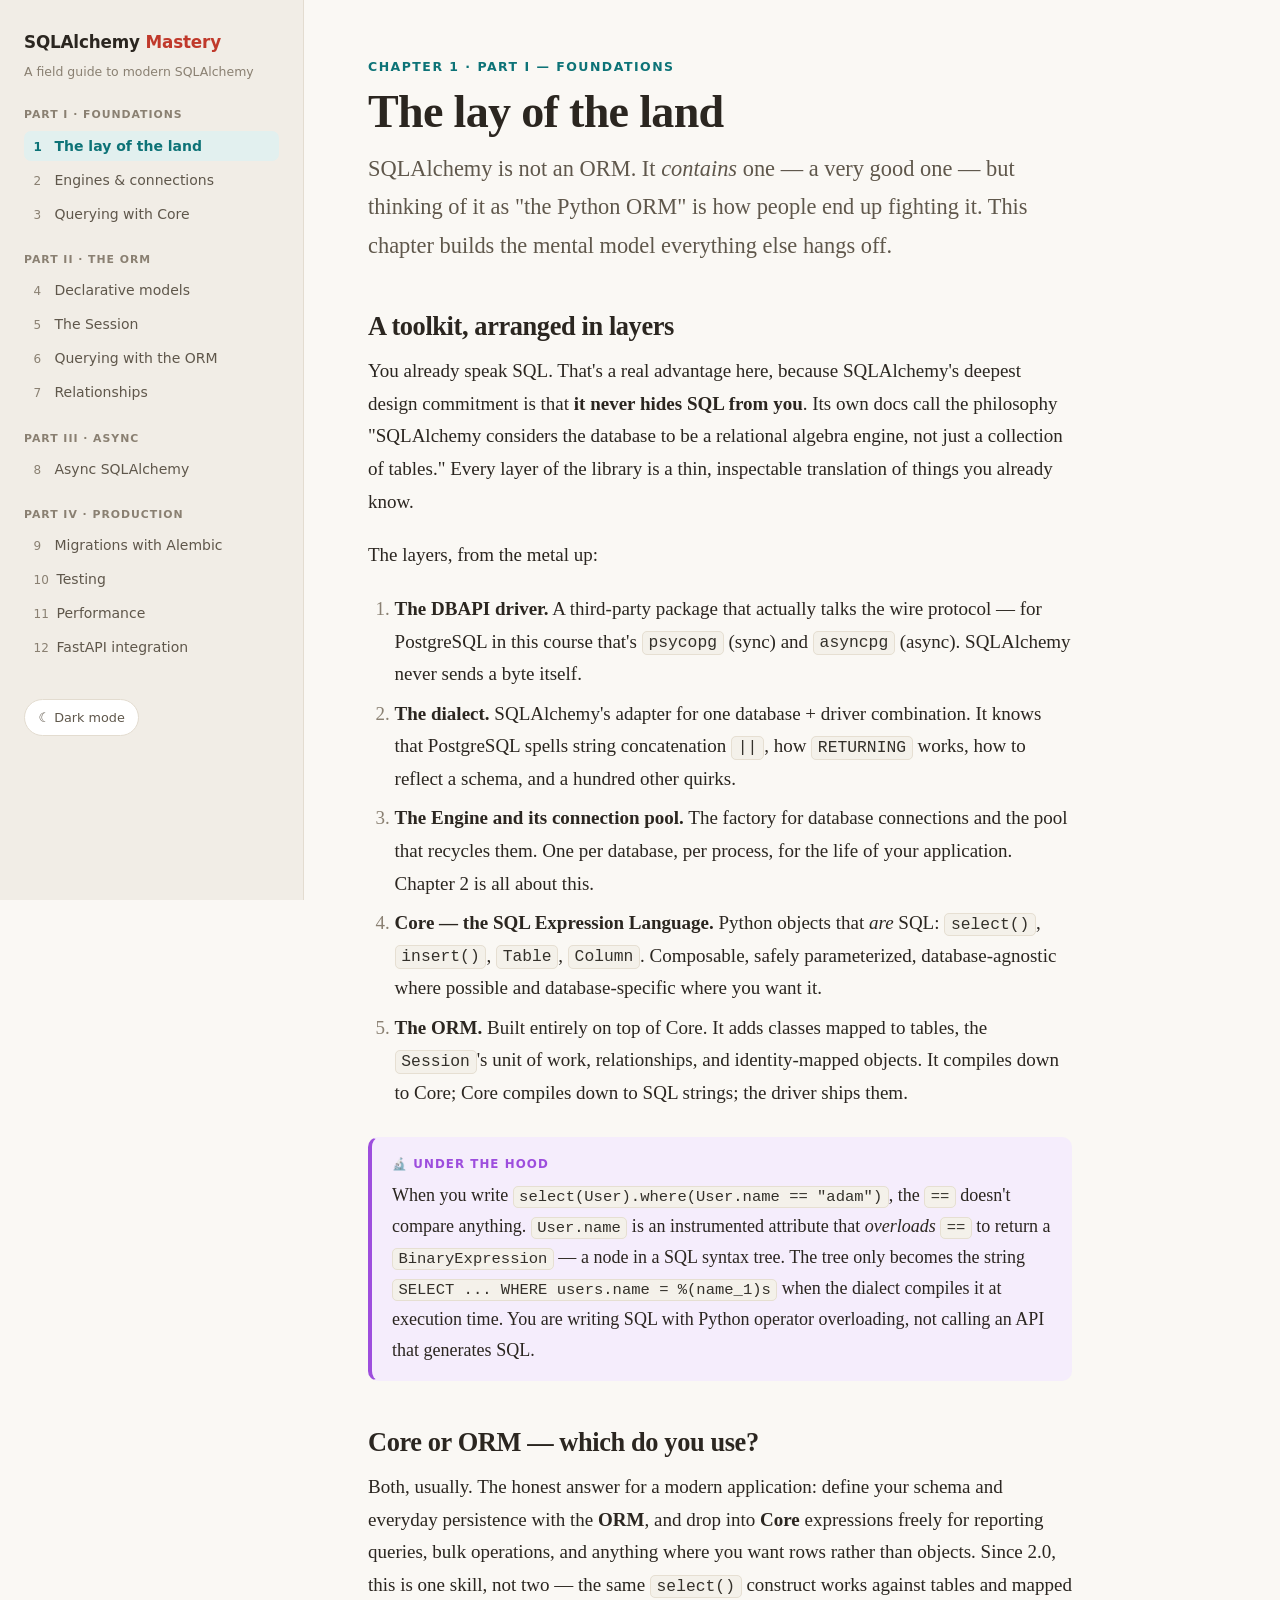
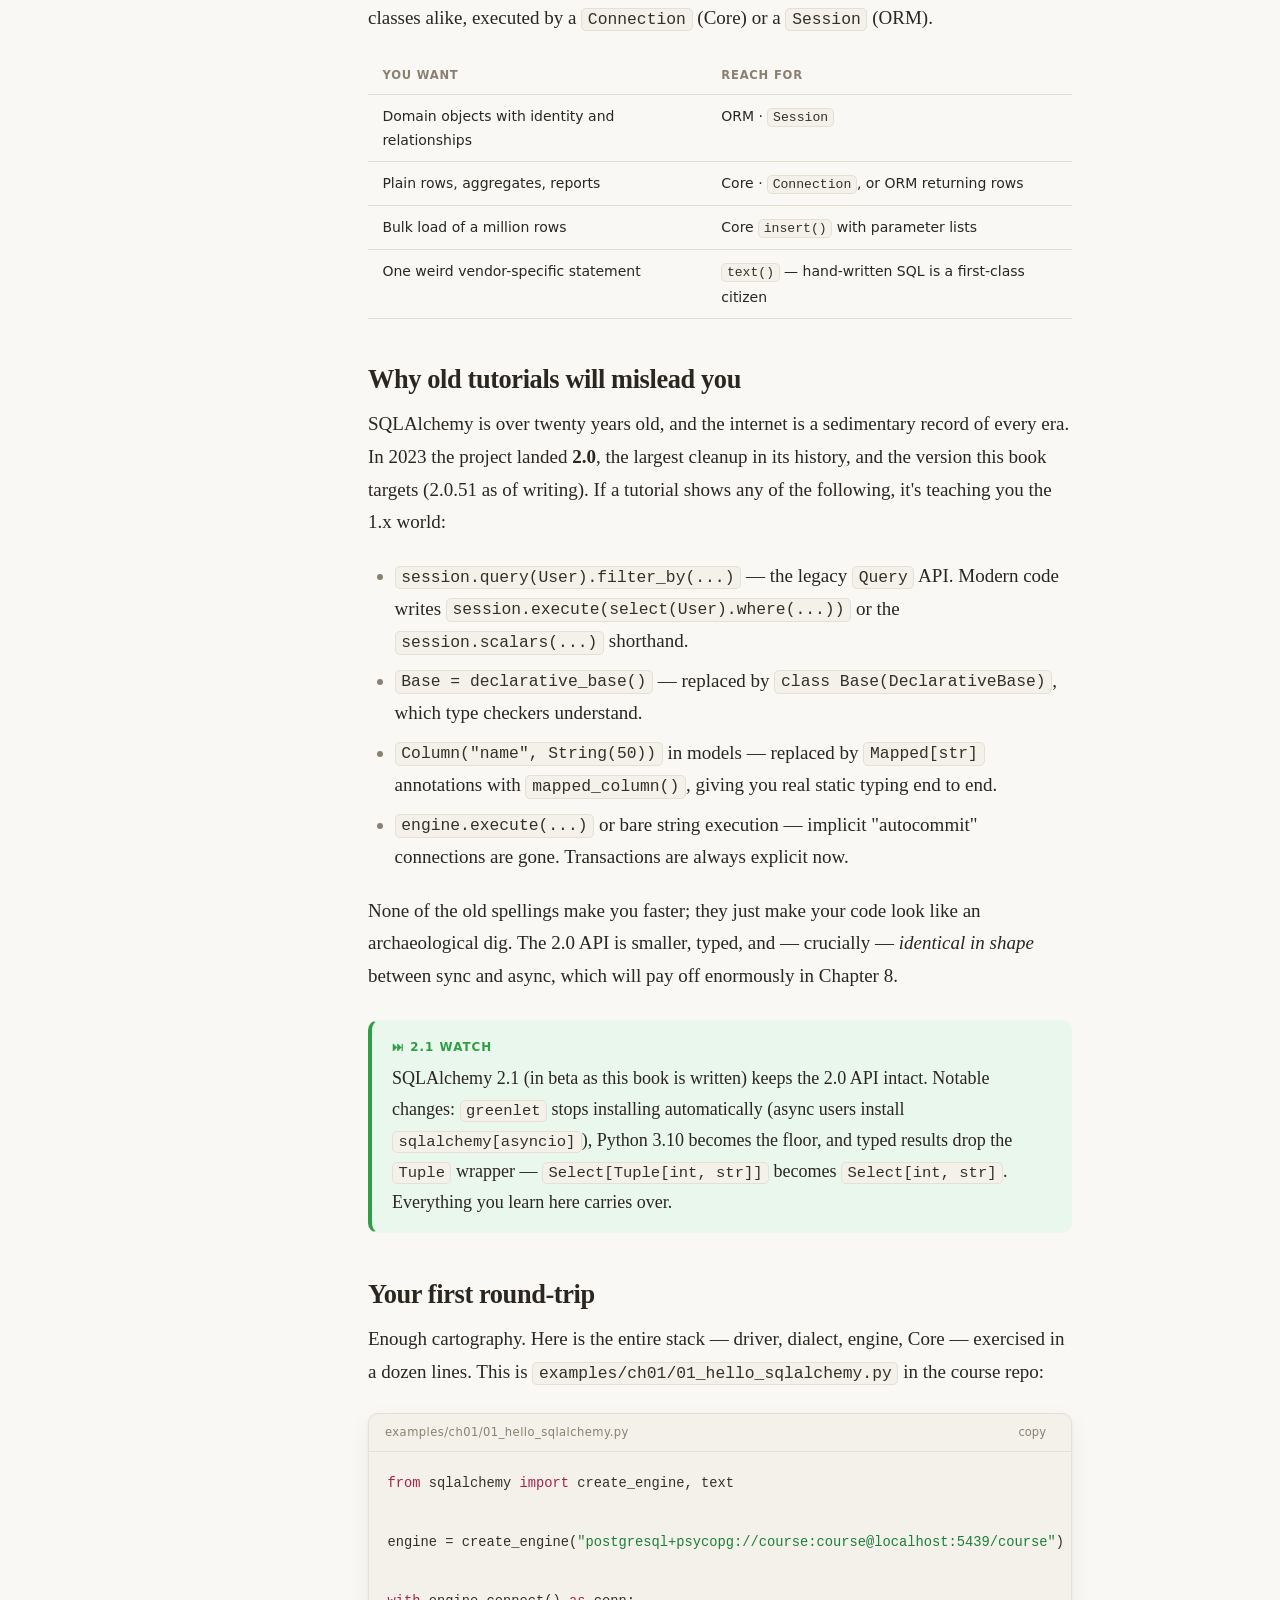
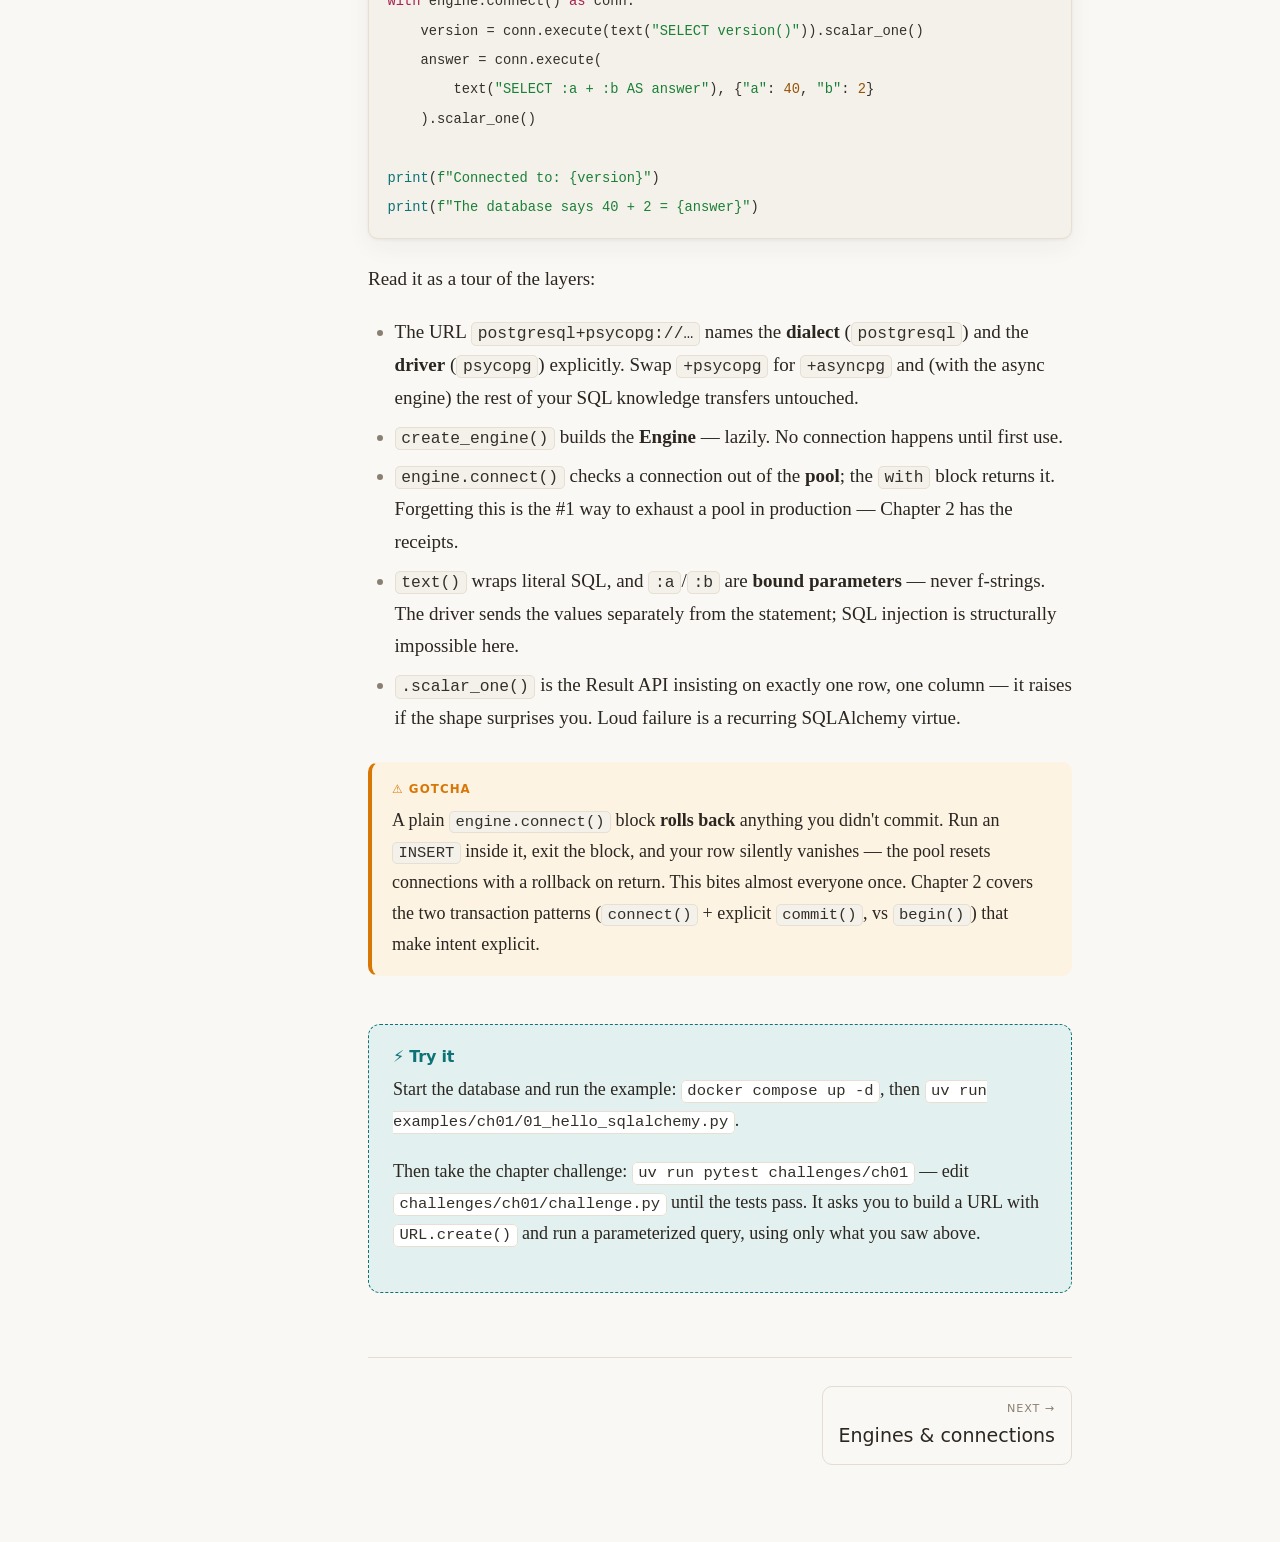
==== book/chapters/ch01.html @ de3a2913 "Stage 4: Part I — foundations chapters, examples, and challenges (ch01-03) Co-Authored-By: Claude Fa" ====
<!DOCTYPE html>
<html lang="en">
<head>
<meta charset="utf-8">
<meta name="viewport" content="width=device-width, initial-scale=1">
<title>Ch 1 · The lay of the land — SQLAlchemy Mastery</title>
<script>document.documentElement.dataset.theme=localStorage.getItem("book-theme")||(matchMedia("(prefers-color-scheme: dark)").matches?"dark":"light");</script>
<link rel="stylesheet" href="../assets/style.css">
</head>
<body>
<div class="book">

  <aside class="sidebar">
    <a class="brand" href="../index.html">SQLAlchemy <span class="accent">Mastery</span></a>
    <p class="tagline">A field guide to modern SQLAlchemy</p>
    <nav aria-label="Chapters">
      <p class="part-label">Part I · Foundations</p>
      <ol>
        <li><a href="ch01.html" class="current"><span class="ch-num">1</span>The lay of the land</a></li>
        <li><a href="ch02.html"><span class="ch-num">2</span>Engines &amp; connections</a></li>
        <li><a href="ch03.html"><span class="ch-num">3</span>Querying with Core</a></li>
      </ol>
      <p class="part-label">Part II · The ORM</p>
      <ol>
        <li><a href="ch04.html"><span class="ch-num">4</span>Declarative models</a></li>
        <li><a href="ch05.html"><span class="ch-num">5</span>The Session</a></li>
        <li><a href="ch06.html"><span class="ch-num">6</span>Querying with the ORM</a></li>
        <li><a href="ch07.html"><span class="ch-num">7</span>Relationships</a></li>
      </ol>
      <p class="part-label">Part III · Async</p>
      <ol>
        <li><a href="ch08.html"><span class="ch-num">8</span>Async SQLAlchemy</a></li>
      </ol>
      <p class="part-label">Part IV · Production</p>
      <ol>
        <li><a href="ch09.html"><span class="ch-num">9</span>Migrations with Alembic</a></li>
        <li><a href="ch10.html"><span class="ch-num">10</span>Testing</a></li>
        <li><a href="ch11.html"><span class="ch-num">11</span>Performance</a></li>
        <li><a href="ch12.html"><span class="ch-num">12</span>FastAPI integration</a></li>
      </ol>
    </nav>
    <button class="theme-toggle" type="button">☾ Dark mode</button>
  </aside>

  <button class="menu-btn" type="button" aria-label="Toggle chapter list">☰ Chapters</button>

  <main>
    <article>
      <p class="kicker">Chapter 1 · Part I — Foundations</p>
      <h1>The lay of the land</h1>
      <p class="lede">
        SQLAlchemy is not an ORM. It <em>contains</em> one — a very good one — but
        thinking of it as "the Python ORM" is how people end up fighting it. This
        chapter builds the mental model everything else hangs off.
      </p>

      <h2>A toolkit, arranged in layers</h2>
      <p>
        You already speak SQL. That's a real advantage here, because SQLAlchemy's
        deepest design commitment is that <strong>it never hides SQL from you</strong>.
        Its own docs call the philosophy "SQLAlchemy considers the database to be a
        relational algebra engine, not just a collection of tables." Every layer of
        the library is a thin, inspectable translation of things you already know.
      </p>
      <p>The layers, from the metal up:</p>
      <ol>
        <li>
          <strong>The DBAPI driver.</strong> A third-party package that actually talks
          the wire protocol — for PostgreSQL in this course that's
          <code>psycopg</code> (sync) and <code>asyncpg</code> (async). SQLAlchemy
          never sends a byte itself.
        </li>
        <li>
          <strong>The dialect.</strong> SQLAlchemy's adapter for one database + driver
          combination. It knows that PostgreSQL spells string concatenation
          <code>||</code>, how <code>RETURNING</code> works, how to reflect a
          schema, and a hundred other quirks.
        </li>
        <li>
          <strong>The Engine and its connection pool.</strong> The factory for
          database connections and the pool that recycles them. One per database,
          per process, for the life of your application. Chapter 2 is all about this.
        </li>
        <li>
          <strong>Core — the SQL Expression Language.</strong> Python objects that
          <em>are</em> SQL: <code>select()</code>, <code>insert()</code>,
          <code>Table</code>, <code>Column</code>. Composable, safely parameterized,
          database-agnostic where possible and database-specific where you want it.
        </li>
        <li>
          <strong>The ORM.</strong> Built entirely on top of Core. It adds classes
          mapped to tables, the <code>Session</code>'s unit of work, relationships,
          and identity-mapped objects. It compiles down to Core; Core compiles down
          to SQL strings; the driver ships them.
        </li>
      </ol>

      <aside class="callout underhood">
        <span class="callout-title">🔬 Under the hood</span>
        <p>
          When you write <code>select(User).where(User.name == "adam")</code>, the
          <code>==</code> doesn't compare anything. <code>User.name</code> is an
          instrumented attribute that <em>overloads</em> <code>==</code> to return a
          <code>BinaryExpression</code> — a node in a SQL syntax tree. The tree only
          becomes the string <code>SELECT ... WHERE users.name = %(name_1)s</code>
          when the dialect compiles it at execution time. You are writing SQL with
          Python operator overloading, not calling an API that generates SQL.
        </p>
      </aside>

      <h2>Core or ORM — which do you use?</h2>
      <p>
        Both, usually. The honest answer for a modern application: define your schema
        and everyday persistence with the <strong>ORM</strong>, and drop into
        <strong>Core</strong> expressions freely for reporting queries, bulk
        operations, and anything where you want rows rather than objects. Since 2.0,
        this is one skill, not two — the same <code>select()</code> construct works
        against tables and mapped classes alike, executed by a
        <code>Connection</code> (Core) or a <code>Session</code> (ORM).
      </p>
      <table>
        <thead><tr><th>You want</th><th>Reach for</th></tr></thead>
        <tbody>
          <tr><td>Domain objects with identity and relationships</td><td>ORM · <code>Session</code></td></tr>
          <tr><td>Plain rows, aggregates, reports</td><td>Core · <code>Connection</code>, or ORM returning rows</td></tr>
          <tr><td>Bulk load of a million rows</td><td>Core <code>insert()</code> with parameter lists</td></tr>
          <tr><td>One weird vendor-specific statement</td><td><code>text()</code> — hand-written SQL is a first-class citizen</td></tr>
        </tbody>
      </table>

      <h2>Why old tutorials will mislead you</h2>
      <p>
        SQLAlchemy is over twenty years old, and the internet is a sedimentary record
        of every era. In 2023 the project landed <strong>2.0</strong>, the largest
        cleanup in its history, and the version this book targets (2.0.51 as of
        writing). If a tutorial shows any of the following, it's teaching you the
        1.x world:
      </p>
      <ul>
        <li><code>session.query(User).filter_by(...)</code> — the legacy
          <code>Query</code> API. Modern code writes
          <code>session.execute(select(User).where(...))</code> or the
          <code>session.scalars(...)</code> shorthand.</li>
        <li><code>Base = declarative_base()</code> — replaced by
          <code>class Base(DeclarativeBase)</code>, which type checkers understand.</li>
        <li><code>Column("name", String(50))</code> in models — replaced by
          <code>Mapped[str]</code> annotations with <code>mapped_column()</code>,
          giving you real static typing end to end.</li>
        <li><code>engine.execute(...)</code> or bare string execution — implicit
          "autocommit" connections are gone. Transactions are always explicit now.</li>
      </ul>
      <p>
        None of the old spellings make you faster; they just make your code look like
        an archaeological dig. The 2.0 API is smaller, typed, and — crucially —
        <em>identical in shape</em> between sync and async, which will pay off
        enormously in Chapter 8.
      </p>

      <aside class="callout watch21">
        <span class="callout-title">⏭ 2.1 watch</span>
        <p>
          SQLAlchemy 2.1 (in beta as this book is written) keeps the 2.0 API intact.
          Notable changes: <code>greenlet</code> stops installing automatically
          (async users install <code>sqlalchemy[asyncio]</code>), Python 3.10 becomes
          the floor, and typed results drop the <code>Tuple</code> wrapper —
          <code>Select[Tuple[int, str]]</code> becomes <code>Select[int, str]</code>.
          Everything you learn here carries over.
        </p>
      </aside>

      <h2>Your first round-trip</h2>
      <p>
        Enough cartography. Here is the entire stack — driver, dialect, engine, Core —
        exercised in a dozen lines. This is
        <code>examples/ch01/01_hello_sqlalchemy.py</code> in the course repo:
      </p>

      <figure class="codeblock">
        <figcaption class="code-label">examples/ch01/01_hello_sqlalchemy.py</figcaption>
        <pre><code class="language-python">from sqlalchemy import create_engine, text

engine = create_engine("postgresql+psycopg://course:course@localhost:5439/course")

with engine.connect() as conn:
    version = conn.execute(text("SELECT version()")).scalar_one()
    answer = conn.execute(
        text("SELECT :a + :b AS answer"), {"a": 40, "b": 2}
    ).scalar_one()

print(f"Connected to: {version}")
print(f"The database says 40 + 2 = {answer}")</code></pre>
      </figure>

      <p>Read it as a tour of the layers:</p>
      <ul>
        <li>The URL <code>postgresql+psycopg://…</code> names the
          <strong>dialect</strong> (<code>postgresql</code>) and the
          <strong>driver</strong> (<code>psycopg</code>) explicitly. Swap
          <code>+psycopg</code> for <code>+asyncpg</code> and (with the async engine)
          the rest of your SQL knowledge transfers untouched.</li>
        <li><code>create_engine()</code> builds the <strong>Engine</strong> — lazily.
          No connection happens until first use.</li>
        <li><code>engine.connect()</code> checks a connection out of the
          <strong>pool</strong>; the <code>with</code> block returns it. Forgetting
          this is the #1 way to exhaust a pool in production — Chapter 2 has the
          receipts.</li>
        <li><code>text()</code> wraps literal SQL, and <code>:a</code>/<code>:b</code>
          are <strong>bound parameters</strong> — never f-strings. The driver sends
          the values separately from the statement; SQL injection is structurally
          impossible here.</li>
        <li><code>.scalar_one()</code> is the Result API insisting on exactly one row,
          one column — it raises if the shape surprises you. Loud failure is a
          recurring SQLAlchemy virtue.</li>
      </ul>

      <aside class="callout gotcha">
        <span class="callout-title">⚠ Gotcha</span>
        <p>
          A plain <code>engine.connect()</code> block <strong>rolls back</strong>
          anything you didn't commit. Run an <code>INSERT</code> inside it, exit the
          block, and your row silently vanishes — the pool resets connections with a
          rollback on return. This bites almost everyone once. Chapter 2 covers the
          two transaction patterns (<code>connect()</code> + explicit
          <code>commit()</code>, vs <code>begin()</code>) that make intent explicit.
        </p>
      </aside>

      <div class="tryit">
        <h3>⚡ Try it</h3>
        <p>
          Start the database and run the example:
          <code>docker compose up -d</code>, then
          <code>uv run examples/ch01/01_hello_sqlalchemy.py</code>.
        </p>
        <p>
          Then take the chapter challenge: <code>uv run pytest challenges/ch01</code>
          — edit <code>challenges/ch01/challenge.py</code> until the tests pass. It
          asks you to build a URL with <code>URL.create()</code> and run a
          parameterized query, using only what you saw above.
        </p>
      </div>

      <nav class="chapter-nav">
        <a class="next" href="ch02.html"><span class="dir">Next →</span>Engines &amp; connections</a>
      </nav>
    </article>
  </main>
</div>
<script src="../assets/vendor/highlight.min.js"></script>
<script src="../assets/book.js"></script>
</body>
</html>
---- book/assets/style.css ----
/* ==========================================================================
   SQLAlchemy Mastery — book design system
   Hand-crafted. No frameworks. Works offline.
   ========================================================================== */

/* ---------- design tokens ---------- */

:root {
  /* type */
  --font-body: "Charter", "Bitstream Charter", "Sitka Text", Cambria, Georgia, serif;
  --font-ui: system-ui, -apple-system, "Segoe UI", Roboto, sans-serif;
  --font-mono: ui-monospace, "SF Mono", SFMono-Regular, Menlo, Consolas, monospace;
  --size-body: clamp(1.05rem, 0.95rem + 0.4vw, 1.1875rem);
  --leading: 1.72;
  --measure: 44rem;

  /* light palette — warm paper */
  --bg: #faf8f4;
  --bg-raised: #ffffff;
  --bg-sunken: #f1ede6;
  --ink: #2b2620;
  --ink-soft: #5f574b;
  --ink-faint: #8a8072;
  --rule: #e3dcd0;
  --accent: #0d7377;          /* deep teal */
  --accent-soft: #e2f0ef;
  --brand: #c0392b;           /* sqlalchemy-ish red, used sparingly */

  /* code */
  --code-bg: #f4f1ea;
  --code-border: #e6dfd2;
  --code-ink: #33302a;
  --tok-kw: #a4224c;
  --tok-str: #1a7f37;
  --tok-num: #955304;
  --tok-com: #91876f;
  --tok-fn: #205ea6;
  --tok-cls: #7c3aed;
  --tok-lit: #0d7377;

  /* callouts */
  --gotcha-edge: #d97706;
  --gotcha-bg: #fdf3e3;
  --prod-edge: #4c6ef5;
  --prod-bg: #eef1fd;
  --hood-edge: #9d4edd;
  --hood-bg: #f5edfc;
  --next-edge: #2f9e44;
  --next-bg: #eaf7ec;

  --sidebar-w: 19rem;
  --shadow: 0 1px 3px rgb(43 38 32 / 0.06), 0 8px 24px rgb(43 38 32 / 0.05);
}

[data-theme="dark"] {
  --bg: #16181d;
  --bg-raised: #1d2026;
  --bg-sunken: #101215;
  --ink: #dcd8d0;
  --ink-soft: #a49e92;
  --ink-faint: #6f6a60;
  --rule: #2c2f36;
  --accent: #4ecdc4;
  --accent-soft: #12333a;
  --brand: #e06655;

  --code-bg: #1b1e24;
  --code-border: #2c2f36;
  --code-ink: #d5d1c9;
  --tok-kw: #ff7b9c;
  --tok-str: #7ee787;
  --tok-num: #f0b46b;
  --tok-com: #767f8c;
  --tok-fn: #79b8ff;
  --tok-cls: #c8a5ff;
  --tok-lit: #4ecdc4;

  --gotcha-edge: #e8930c;
  --gotcha-bg: #2b2113;
  --prod-edge: #748ffc;
  --prod-bg: #191e30;
  --hood-edge: #b57bee;
  --hood-bg: #241a30;
  --next-edge: #51cf66;
  --next-bg: #14251a;

  --shadow: 0 1px 3px rgb(0 0 0 / 0.4), 0 8px 24px rgb(0 0 0 / 0.3);
}

/* ---------- base ---------- */

* { box-sizing: border-box; }

html {
  scroll-behavior: smooth;
  scroll-padding-top: 2rem;
}

body {
  margin: 0;
  background: var(--bg);
  color: var(--ink);
  font-family: var(--font-body);
  font-size: var(--size-body);
  line-height: var(--leading);
  text-rendering: optimizeLegibility;
  -webkit-font-smoothing: antialiased;
}

/* ---------- layout: sidebar + content ---------- */

.book {
  display: grid;
  grid-template-columns: var(--sidebar-w) minmax(0, 1fr);
  min-height: 100vh;
}

.sidebar {
  position: sticky;
  top: 0;
  height: 100vh;
  overflow-y: auto;
  padding: 1.75rem 1.5rem 3rem;
  background: var(--bg-sunken);
  border-right: 1px solid var(--rule);
  font-family: var(--font-ui);
  font-size: 0.875rem;
  scrollbar-width: thin;
}

.sidebar .brand {
  display: block;
  font-weight: 700;
  font-size: 1.05rem;
  letter-spacing: -0.01em;
  color: var(--ink);
  text-decoration: none;
  margin-bottom: 0.25rem;
}
.sidebar .brand .accent { color: var(--brand); }
.sidebar .tagline {
  color: var(--ink-faint);
  font-size: 0.78rem;
  margin: 0 0 1.5rem;
}

.sidebar nav { margin-top: 0.5rem; }
.sidebar .part-label {
  margin: 1.4rem 0 0.4rem;
  font-size: 0.68rem;
  font-weight: 700;
  text-transform: uppercase;
  letter-spacing: 0.09em;
  color: var(--ink-faint);
}
.sidebar ol {
  list-style: none;
  margin: 0;
  padding: 0;
}
.sidebar ol a {
  display: flex;
  gap: 0.55em;
  align-items: baseline;
  padding: 0.32rem 0.6rem;
  border-radius: 7px;
  color: var(--ink-soft);
  text-decoration: none;
  line-height: 1.35;
}
.sidebar ol a:hover { background: var(--rule); color: var(--ink); }
.sidebar ol a.current {
  background: var(--accent-soft);
  color: var(--accent);
  font-weight: 600;
}
.sidebar .ch-num {
  font-variant-numeric: tabular-nums;
  font-size: 0.75rem;
  color: var(--ink-faint);
  min-width: 1.1em;
}
.sidebar ol a.current .ch-num { color: inherit; }

.theme-toggle {
  margin-top: 2rem;
  border: 1px solid var(--rule);
  background: var(--bg-raised);
  color: var(--ink-soft);
  font: inherit;
  font-size: 0.8rem;
  padding: 0.4rem 0.85rem;
  border-radius: 999px;
  cursor: pointer;
}
.theme-toggle:hover { color: var(--ink); border-color: var(--ink-faint); }

/* content column */

main {
  padding: 3.5rem clamp(1.25rem, 5vw, 5rem) 5rem;
}
main > * , main article > * {
  max-width: var(--measure);
}

/* ---------- typography ---------- */

h1, h2, h3, h4 {
  font-family: var(--font-body);
  font-weight: 700;
  letter-spacing: -0.015em;
  line-height: 1.22;
  color: var(--ink);
}
h1 { font-size: clamp(2rem, 1.6rem + 1.6vw, 2.9rem); margin: 0.4rem 0 0.6rem; }
h2 { font-size: 1.65rem; margin: 2.8rem 0 0.8rem; }
h3 { font-size: 1.25rem; margin: 2.2rem 0 0.6rem; }

.kicker {
  font-family: var(--font-ui);
  font-size: 0.78rem;
  font-weight: 700;
  text-transform: uppercase;
  letter-spacing: 0.12em;
  color: var(--accent);
  margin: 0;
}
.lede {
  font-size: 1.18em;
  color: var(--ink-soft);
  margin-top: 0;
}

p { margin: 0 0 1.1em; }
a { color: var(--accent); text-decoration-thickness: 1px; text-underline-offset: 2px; }
a:hover { text-decoration-thickness: 2px; }
strong { font-weight: 700; }
hr { border: 0; border-top: 1px solid var(--rule); margin: 3rem 0; }

ul, ol { padding-left: 1.4em; margin: 0 0 1.1em; }
li { margin-bottom: 0.35em; }
li::marker { color: var(--ink-faint); }

blockquote {
  margin: 1.4rem 0;
  padding: 0.2rem 1.2rem;
  border-left: 3px solid var(--rule);
  color: var(--ink-soft);
  font-style: italic;
}

table {
  border-collapse: collapse;
  font-family: var(--font-ui);
  font-size: 0.875rem;
  margin: 1.4rem 0;
  width: 100%;
}
th, td {
  text-align: left;
  padding: 0.55rem 0.9rem;
  border-bottom: 1px solid var(--rule);
  vertical-align: top;
}
th {
  font-size: 0.72rem;
  text-transform: uppercase;
  letter-spacing: 0.07em;
  color: var(--ink-faint);
}
td code { font-size: 0.82rem; }

kbd {
  font-family: var(--font-mono);
  font-size: 0.8em;
  background: var(--bg-sunken);
  border: 1px solid var(--rule);
  border-bottom-width: 2px;
  border-radius: 5px;
  padding: 0.1em 0.45em;
}

/* ---------- code ---------- */

code {
  font-family: var(--font-mono);
  font-size: 0.86em;
  background: var(--code-bg);
  border: 1px solid var(--code-border);
  border-radius: 5px;
  padding: 0.08em 0.35em;
  color: var(--code-ink);
}

.codeblock {
  margin: 1.5rem 0;
  border: 1px solid var(--code-border);
  border-radius: 10px;
  background: var(--code-bg);
  box-shadow: var(--shadow);
  overflow: hidden;
}
.codeblock .code-label {
  display: flex;
  justify-content: space-between;
  align-items: center;
  font-family: var(--font-ui);
  font-size: 0.72rem;
  letter-spacing: 0.04em;
  color: var(--ink-faint);
  padding: 0.45rem 1rem 0.35rem;
  border-bottom: 1px solid var(--code-border);
}
.codeblock pre {
  margin: 0;
  padding: 1rem 1.15rem;
  overflow-x: auto;
  line-height: 1.55;
}
.codeblock pre code {
  background: none;
  border: 0;
  padding: 0;
  font-size: 0.86rem;
  color: var(--code-ink);
}
.copy-btn {
  font: inherit;
  color: inherit;
  background: none;
  border: 1px solid transparent;
  border-radius: 6px;
  padding: 0.1rem 0.5rem;
  cursor: pointer;
}
.copy-btn:hover { border-color: var(--rule); color: var(--ink); }

/* "what the database sees" — emitted SQL panels */
.sql-echo .code-label { color: var(--tok-lit); }
.sql-echo pre code { color: var(--ink-soft); }

/* custom highlight.js theme via tokens */
.hljs-keyword, .hljs-selector-tag, .hljs-meta { color: var(--tok-kw); }
.hljs-string, .hljs-attr { color: var(--tok-str); }
.hljs-number { color: var(--tok-num); }
.hljs-comment, .hljs-quote { color: var(--tok-com); font-style: italic; }
.hljs-title, .hljs-title.function_ { color: var(--tok-fn); }
.hljs-title.class_, .hljs-type { color: var(--tok-cls); }
.hljs-built_in, .hljs-literal { color: var(--tok-lit); }
.hljs-params { color: var(--code-ink); }

/* ---------- callouts ---------- */

.callout {
  margin: 1.7rem 0;
  padding: 1rem 1.25rem 0.9rem;
  border-radius: 10px;
  border: 1px solid transparent;
  border-left-width: 4px;
  font-size: 0.95em;
}
.callout .callout-title {
  display: block;
  font-family: var(--font-ui);
  font-size: 0.74rem;
  font-weight: 700;
  text-transform: uppercase;
  letter-spacing: 0.09em;
  margin-bottom: 0.35rem;
}
.callout p:last-child { margin-bottom: 0; }
.callout .codeblock { box-shadow: none; margin: 0.9rem 0; }

.callout.gotcha { background: var(--gotcha-bg); border-left-color: var(--gotcha-edge); }
.callout.gotcha .callout-title { color: var(--gotcha-edge); }
.callout.production { background: var(--prod-bg); border-left-color: var(--prod-edge); }
.callout.production .callout-title { color: var(--prod-edge); }
.callout.underhood { background: var(--hood-bg); border-left-color: var(--hood-edge); }
.callout.underhood .callout-title { color: var(--hood-edge); }
.callout.watch21 { background: var(--next-bg); border-left-color: var(--next-edge); }
.callout.watch21 .callout-title { color: var(--next-edge); }

/* ---------- try-it box ---------- */

.tryit {
  margin: 3rem 0 1rem;
  padding: 1.4rem 1.5rem;
  border: 1.5px dashed var(--accent);
  border-radius: 12px;
  background: var(--accent-soft);
}
.tryit h3 {
  margin: 0 0 0.5rem;
  font-family: var(--font-ui);
  font-size: 1rem;
  color: var(--accent);
}
.tryit p { font-size: 0.95em; }
.tryit code { background: var(--bg-raised); }

/* ---------- chapter navigation ---------- */

.chapter-nav {
  display: flex;
  justify-content: space-between;
  gap: 1rem;
  margin-top: 4rem;
  padding-top: 1.75rem;
  border-top: 1px solid var(--rule);
  font-family: var(--font-ui);
  max-width: var(--measure);
}
.chapter-nav a {
  display: block;
  text-decoration: none;
  color: var(--ink);
  padding: 0.8rem 1rem;
  border: 1px solid var(--rule);
  border-radius: 10px;
  max-width: 48%;
}
.chapter-nav a:hover { border-color: var(--accent); }
.chapter-nav .dir {
  display: block;
  font-size: 0.7rem;
  text-transform: uppercase;
  letter-spacing: 0.08em;
  color: var(--ink-faint);
}
.chapter-nav .next { margin-left: auto; text-align: right; }

/* ---------- cover / index page ---------- */

.cover { padding-top: 2rem; }
.cover h1 {
  font-size: clamp(2.6rem, 2rem + 2.5vw, 4rem);
  line-height: 1.08;
}
.cover .lede { max-width: 38rem; }
.toc-parts { margin-top: 3rem; display: grid; gap: 2rem; }
.toc-part h2 {
  font-family: var(--font-ui);
  font-size: 0.8rem;
  text-transform: uppercase;
  letter-spacing: 0.1em;
  color: var(--accent);
  margin: 0 0 0.6rem;
  border-bottom: 1px solid var(--rule);
  padding-bottom: 0.5rem;
}
.toc-part ol { list-style: none; padding: 0; margin: 0; }
.toc-part li { margin: 0; }
.toc-part a {
  display: flex;
  align-items: baseline;
  gap: 1rem;
  padding: 0.7rem 0.75rem;
  border-radius: 10px;
  text-decoration: none;
  color: var(--ink);
}
.toc-part a:hover { background: var(--bg-sunken); }
.toc-part .ch-num {
  font-family: var(--font-ui);
  font-variant-numeric: tabular-nums;
  font-weight: 700;
  color: var(--brand);
  min-width: 1.6rem;
}
.toc-part .ch-title { font-weight: 600; }
.toc-part .ch-desc {
  font-family: var(--font-ui);
  font-size: 0.85rem;
  color: var(--ink-faint);
  display: block;
}

/* ---------- mobile ---------- */

.menu-btn { display: none; }

@media (max-width: 900px) {
  .book { grid-template-columns: 1fr; }
  .sidebar {
    position: fixed;
    inset: 0 25% 0 0;
    z-index: 50;
    transform: translateX(-100%);
    transition: transform 0.25s ease;
    box-shadow: var(--shadow);
  }
  .sidebar.open { transform: none; }
  .menu-btn {
    display: inline-flex;
    position: fixed;
    top: 0.9rem;
    left: 0.9rem;
    z-index: 60;
    background: var(--bg-raised);
    border: 1px solid var(--rule);
    border-radius: 9px;
    padding: 0.45rem 0.7rem;
    font-family: var(--font-ui);
    font-size: 0.85rem;
    color: var(--ink);
    cursor: pointer;
    box-shadow: var(--shadow);
  }
  main { padding-top: 4.5rem; }
}

@media (prefers-reduced-motion: reduce) {
  html { scroll-behavior: auto; }
  .sidebar { transition: none; }
}
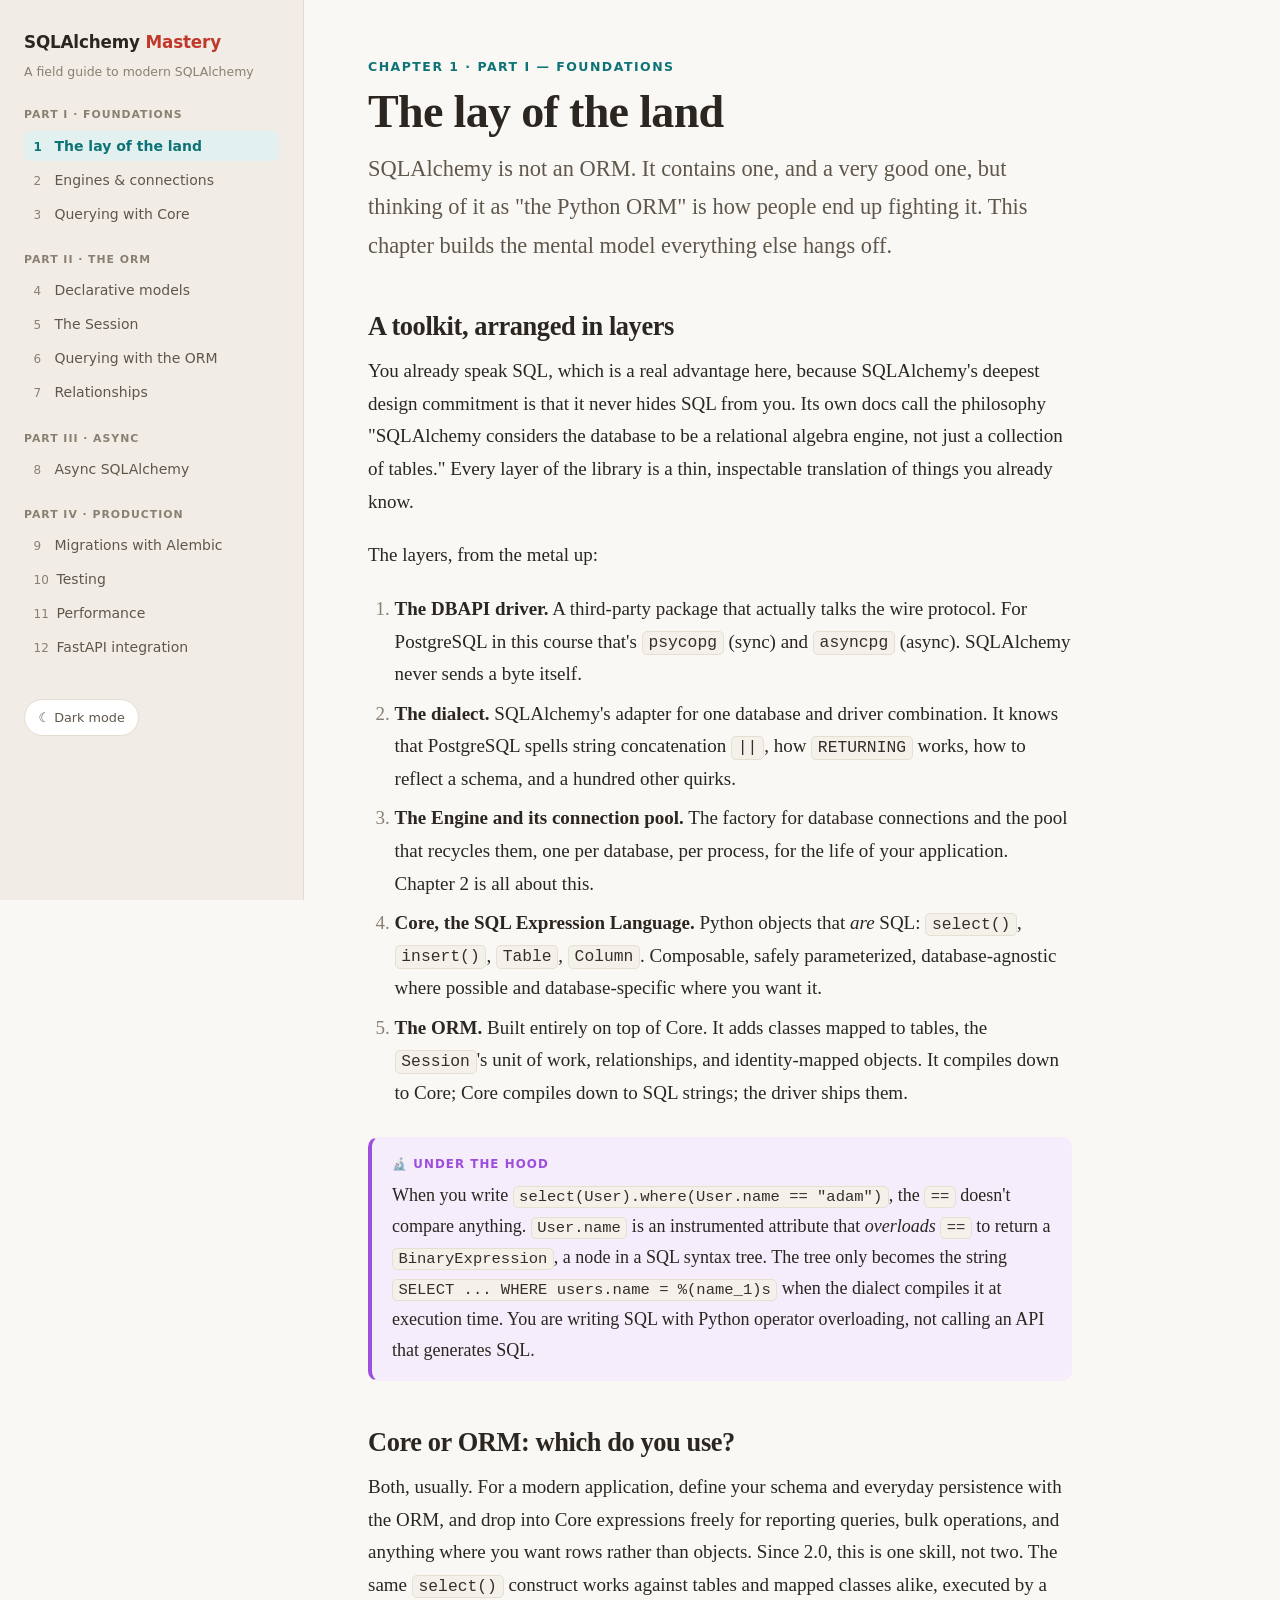
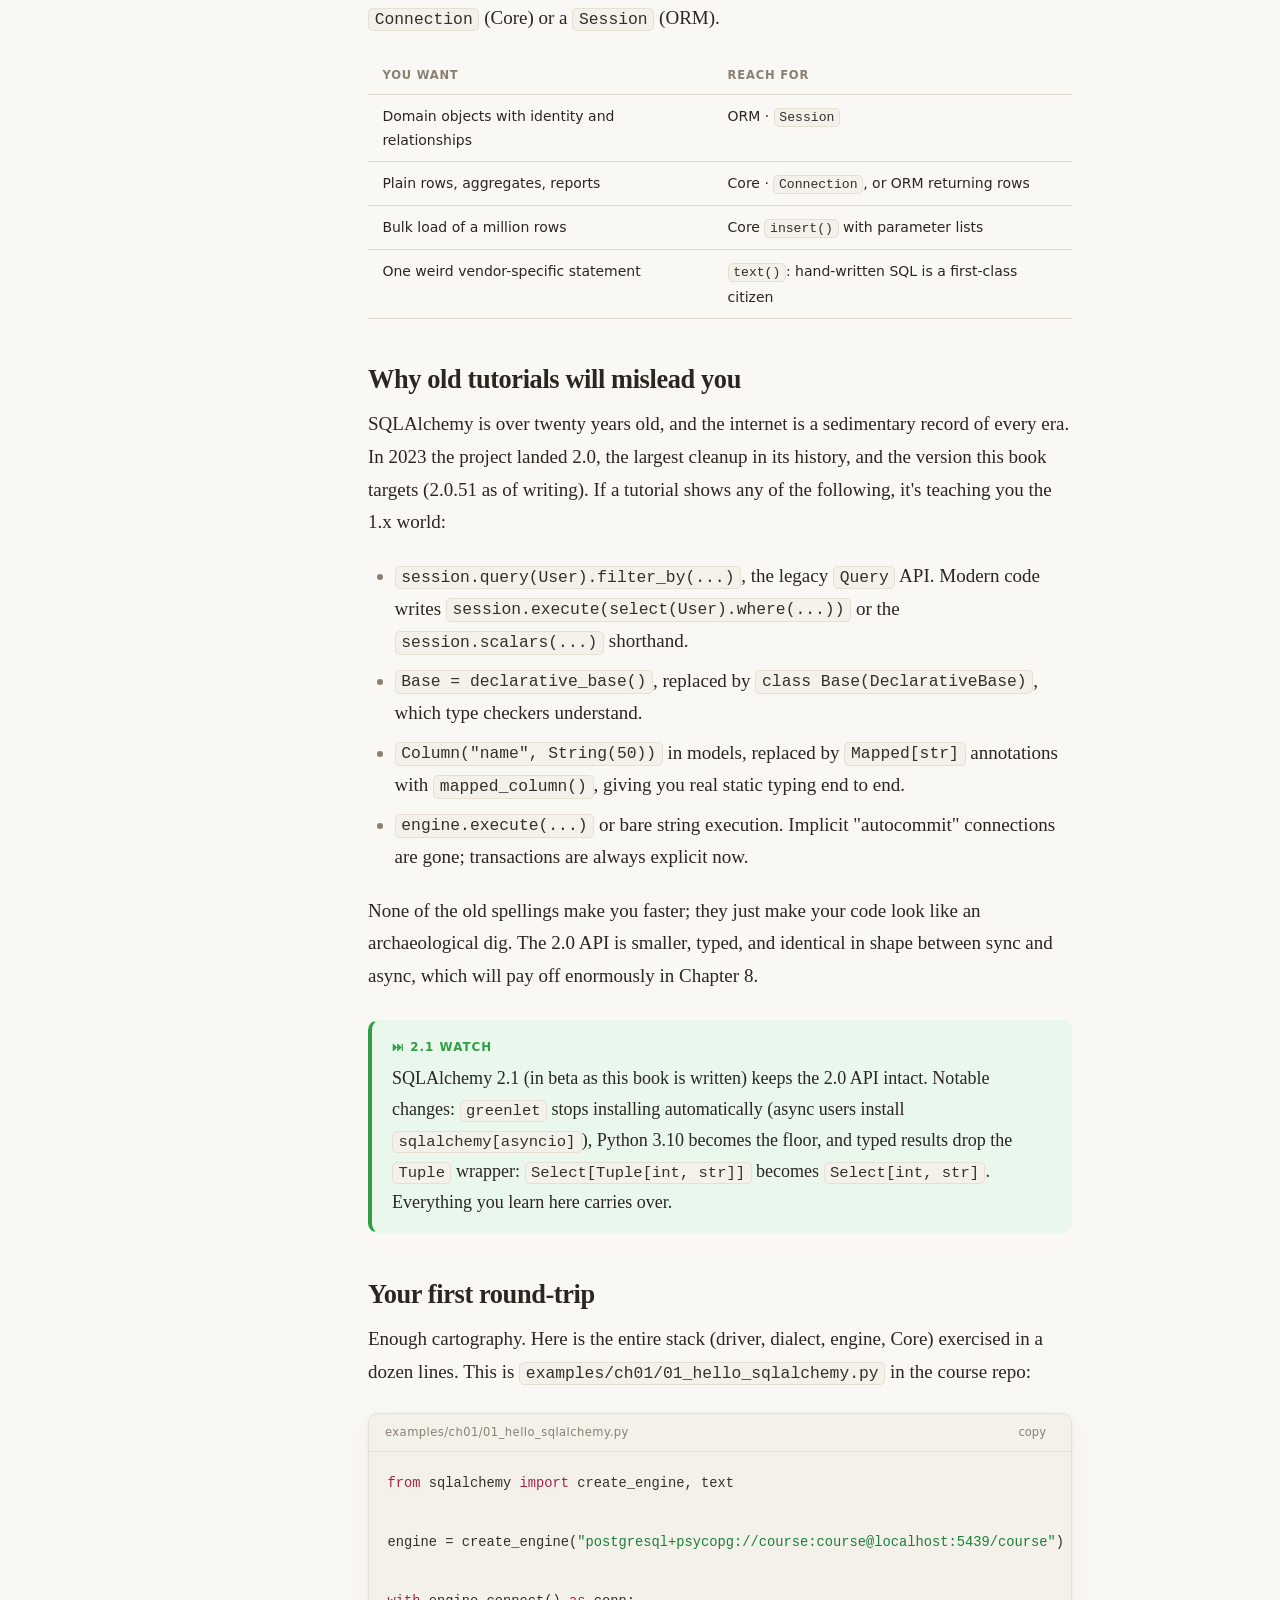
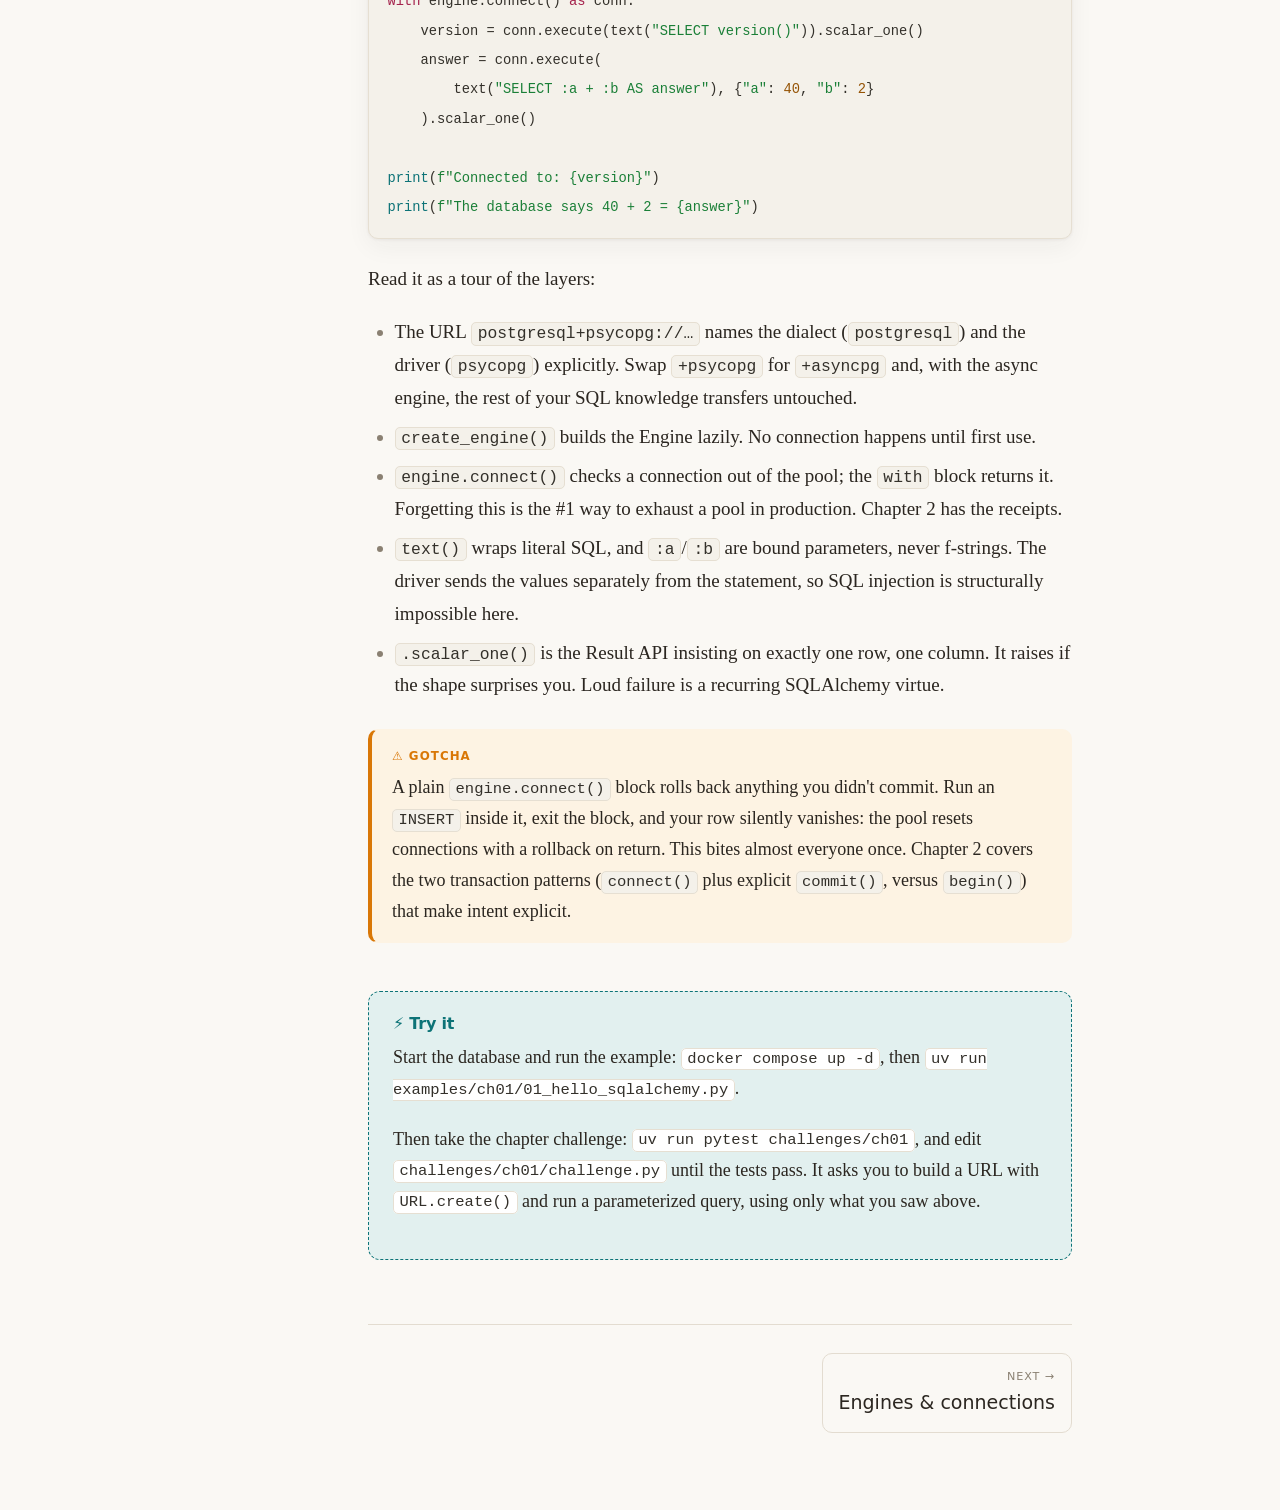
==== commit 2cad2428: "Humanize book prose: cut em-dash overuse, bold overuse, and AI-vocab tells Applied blader/humanizer " ====
--- a/book/chapters/ch01.html
+++ b/book/chapters/ch01.html
@@ -49,15 +49,15 @@
       <p class="kicker">Chapter 1 · Part I — Foundations</p>
       <h1>The lay of the land</h1>
       <p class="lede">
-        SQLAlchemy is not an ORM. It <em>contains</em> one — a very good one — but
+        SQLAlchemy is not an ORM. It contains one, and a very good one, but
         thinking of it as "the Python ORM" is how people end up fighting it. This
         chapter builds the mental model everything else hangs off.
       </p>
 
       <h2>A toolkit, arranged in layers</h2>
       <p>
-        You already speak SQL. That's a real advantage here, because SQLAlchemy's
-        deepest design commitment is that <strong>it never hides SQL from you</strong>.
+        You already speak SQL, which is a real advantage here, because SQLAlchemy's
+        deepest design commitment is that it never hides SQL from you.
         Its own docs call the philosophy "SQLAlchemy considers the database to be a
         relational algebra engine, not just a collection of tables." Every layer of
         the library is a thin, inspectable translation of things you already know.
@@ -66,23 +66,23 @@
       <ol>
         <li>
           <strong>The DBAPI driver.</strong> A third-party package that actually talks
-          the wire protocol — for PostgreSQL in this course that's
+          the wire protocol. For PostgreSQL in this course that's
           <code>psycopg</code> (sync) and <code>asyncpg</code> (async). SQLAlchemy
           never sends a byte itself.
         </li>
         <li>
-          <strong>The dialect.</strong> SQLAlchemy's adapter for one database + driver
+          <strong>The dialect.</strong> SQLAlchemy's adapter for one database and driver
           combination. It knows that PostgreSQL spells string concatenation
           <code>||</code>, how <code>RETURNING</code> works, how to reflect a
           schema, and a hundred other quirks.
         </li>
         <li>
           <strong>The Engine and its connection pool.</strong> The factory for
-          database connections and the pool that recycles them. One per database,
+          database connections and the pool that recycles them, one per database,
           per process, for the life of your application. Chapter 2 is all about this.
         </li>
         <li>
-          <strong>Core — the SQL Expression Language.</strong> Python objects that
+          <strong>Core, the SQL Expression Language.</strong> Python objects that
           <em>are</em> SQL: <code>select()</code>, <code>insert()</code>,
           <code>Table</code>, <code>Column</code>. Composable, safely parameterized,
           database-agnostic where possible and database-specific where you want it.
@@ -101,20 +101,20 @@
           When you write <code>select(User).where(User.name == "adam")</code>, the
           <code>==</code> doesn't compare anything. <code>User.name</code> is an
           instrumented attribute that <em>overloads</em> <code>==</code> to return a
-          <code>BinaryExpression</code> — a node in a SQL syntax tree. The tree only
+          <code>BinaryExpression</code>, a node in a SQL syntax tree. The tree only
           becomes the string <code>SELECT ... WHERE users.name = %(name_1)s</code>
           when the dialect compiles it at execution time. You are writing SQL with
           Python operator overloading, not calling an API that generates SQL.
         </p>
       </aside>
 
-      <h2>Core or ORM — which do you use?</h2>
-      <p>
-        Both, usually. The honest answer for a modern application: define your schema
-        and everyday persistence with the <strong>ORM</strong>, and drop into
-        <strong>Core</strong> expressions freely for reporting queries, bulk
+      <h2>Core or ORM: which do you use?</h2>
+      <p>
+        Both, usually. For a modern application, define your schema
+        and everyday persistence with the ORM, and drop into
+        Core expressions freely for reporting queries, bulk
         operations, and anything where you want rows rather than objects. Since 2.0,
-        this is one skill, not two — the same <code>select()</code> construct works
+        this is one skill, not two. The same <code>select()</code> construct works
         against tables and mapped classes alike, executed by a
         <code>Connection</code> (Core) or a <code>Session</code> (ORM).
       </p>
@@ -124,36 +124,35 @@
           <tr><td>Domain objects with identity and relationships</td><td>ORM · <code>Session</code></td></tr>
           <tr><td>Plain rows, aggregates, reports</td><td>Core · <code>Connection</code>, or ORM returning rows</td></tr>
           <tr><td>Bulk load of a million rows</td><td>Core <code>insert()</code> with parameter lists</td></tr>
-          <tr><td>One weird vendor-specific statement</td><td><code>text()</code> — hand-written SQL is a first-class citizen</td></tr>
+          <tr><td>One weird vendor-specific statement</td><td><code>text()</code>: hand-written SQL is a first-class citizen</td></tr>
         </tbody>
       </table>
 
       <h2>Why old tutorials will mislead you</h2>
       <p>
         SQLAlchemy is over twenty years old, and the internet is a sedimentary record
-        of every era. In 2023 the project landed <strong>2.0</strong>, the largest
+        of every era. In 2023 the project landed 2.0, the largest
         cleanup in its history, and the version this book targets (2.0.51 as of
         writing). If a tutorial shows any of the following, it's teaching you the
         1.x world:
       </p>
       <ul>
-        <li><code>session.query(User).filter_by(...)</code> — the legacy
+        <li><code>session.query(User).filter_by(...)</code>, the legacy
           <code>Query</code> API. Modern code writes
           <code>session.execute(select(User).where(...))</code> or the
           <code>session.scalars(...)</code> shorthand.</li>
-        <li><code>Base = declarative_base()</code> — replaced by
+        <li><code>Base = declarative_base()</code>, replaced by
           <code>class Base(DeclarativeBase)</code>, which type checkers understand.</li>
-        <li><code>Column("name", String(50))</code> in models — replaced by
+        <li><code>Column("name", String(50))</code> in models, replaced by
           <code>Mapped[str]</code> annotations with <code>mapped_column()</code>,
           giving you real static typing end to end.</li>
-        <li><code>engine.execute(...)</code> or bare string execution — implicit
-          "autocommit" connections are gone. Transactions are always explicit now.</li>
+        <li><code>engine.execute(...)</code> or bare string execution. Implicit
+          "autocommit" connections are gone; transactions are always explicit now.</li>
       </ul>
       <p>
         None of the old spellings make you faster; they just make your code look like
-        an archaeological dig. The 2.0 API is smaller, typed, and — crucially —
-        <em>identical in shape</em> between sync and async, which will pay off
-        enormously in Chapter 8.
+        an archaeological dig. The 2.0 API is smaller, typed, and identical in shape
+        between sync and async, which will pay off enormously in Chapter 8.
       </p>
 
       <aside class="callout watch21">
@@ -162,7 +161,7 @@
           SQLAlchemy 2.1 (in beta as this book is written) keeps the 2.0 API intact.
           Notable changes: <code>greenlet</code> stops installing automatically
           (async users install <code>sqlalchemy[asyncio]</code>), Python 3.10 becomes
-          the floor, and typed results drop the <code>Tuple</code> wrapper —
+          the floor, and typed results drop the <code>Tuple</code> wrapper:
           <code>Select[Tuple[int, str]]</code> becomes <code>Select[int, str]</code>.
           Everything you learn here carries over.
         </p>
@@ -170,7 +169,7 @@
 
       <h2>Your first round-trip</h2>
       <p>
-        Enough cartography. Here is the entire stack — driver, dialect, engine, Core —
+        Enough cartography. Here is the entire stack (driver, dialect, engine, Core)
         exercised in a dozen lines. This is
         <code>examples/ch01/01_hello_sqlalchemy.py</code> in the course repo:
       </p>
@@ -194,34 +193,34 @@
       <p>Read it as a tour of the layers:</p>
       <ul>
         <li>The URL <code>postgresql+psycopg://…</code> names the
-          <strong>dialect</strong> (<code>postgresql</code>) and the
-          <strong>driver</strong> (<code>psycopg</code>) explicitly. Swap
-          <code>+psycopg</code> for <code>+asyncpg</code> and (with the async engine)
+          dialect (<code>postgresql</code>) and the
+          driver (<code>psycopg</code>) explicitly. Swap
+          <code>+psycopg</code> for <code>+asyncpg</code> and, with the async engine,
           the rest of your SQL knowledge transfers untouched.</li>
-        <li><code>create_engine()</code> builds the <strong>Engine</strong> — lazily.
+        <li><code>create_engine()</code> builds the Engine lazily.
           No connection happens until first use.</li>
         <li><code>engine.connect()</code> checks a connection out of the
-          <strong>pool</strong>; the <code>with</code> block returns it. Forgetting
-          this is the #1 way to exhaust a pool in production — Chapter 2 has the
+          pool; the <code>with</code> block returns it. Forgetting
+          this is the #1 way to exhaust a pool in production. Chapter 2 has the
           receipts.</li>
         <li><code>text()</code> wraps literal SQL, and <code>:a</code>/<code>:b</code>
-          are <strong>bound parameters</strong> — never f-strings. The driver sends
-          the values separately from the statement; SQL injection is structurally
+          are bound parameters, never f-strings. The driver sends
+          the values separately from the statement, so SQL injection is structurally
           impossible here.</li>
         <li><code>.scalar_one()</code> is the Result API insisting on exactly one row,
-          one column — it raises if the shape surprises you. Loud failure is a
+          one column. It raises if the shape surprises you. Loud failure is a
           recurring SQLAlchemy virtue.</li>
       </ul>
 
       <aside class="callout gotcha">
         <span class="callout-title">⚠ Gotcha</span>
         <p>
-          A plain <code>engine.connect()</code> block <strong>rolls back</strong>
+          A plain <code>engine.connect()</code> block rolls back
           anything you didn't commit. Run an <code>INSERT</code> inside it, exit the
-          block, and your row silently vanishes — the pool resets connections with a
+          block, and your row silently vanishes: the pool resets connections with a
           rollback on return. This bites almost everyone once. Chapter 2 covers the
-          two transaction patterns (<code>connect()</code> + explicit
-          <code>commit()</code>, vs <code>begin()</code>) that make intent explicit.
+          two transaction patterns (<code>connect()</code> plus explicit
+          <code>commit()</code>, versus <code>begin()</code>) that make intent explicit.
         </p>
       </aside>
 
@@ -233,8 +232,8 @@
           <code>uv run examples/ch01/01_hello_sqlalchemy.py</code>.
         </p>
         <p>
-          Then take the chapter challenge: <code>uv run pytest challenges/ch01</code>
-          — edit <code>challenges/ch01/challenge.py</code> until the tests pass. It
+          Then take the chapter challenge: <code>uv run pytest challenges/ch01</code>,
+          and edit <code>challenges/ch01/challenge.py</code> until the tests pass. It
           asks you to build a URL with <code>URL.create()</code> and run a
           parameterized query, using only what you saw above.
         </p>
--- a/book/assets/style.css
+++ b/book/assets/style.css
@@ -486,6 +486,7 @@
     position: fixed;
     inset: 0 25% 0 0;
     z-index: 50;
+    padding-top: 4.25rem;   /* clear the floating Chapters button */
     transform: translateX(-100%);
     transition: transform 0.25s ease;
     box-shadow: var(--shadow);
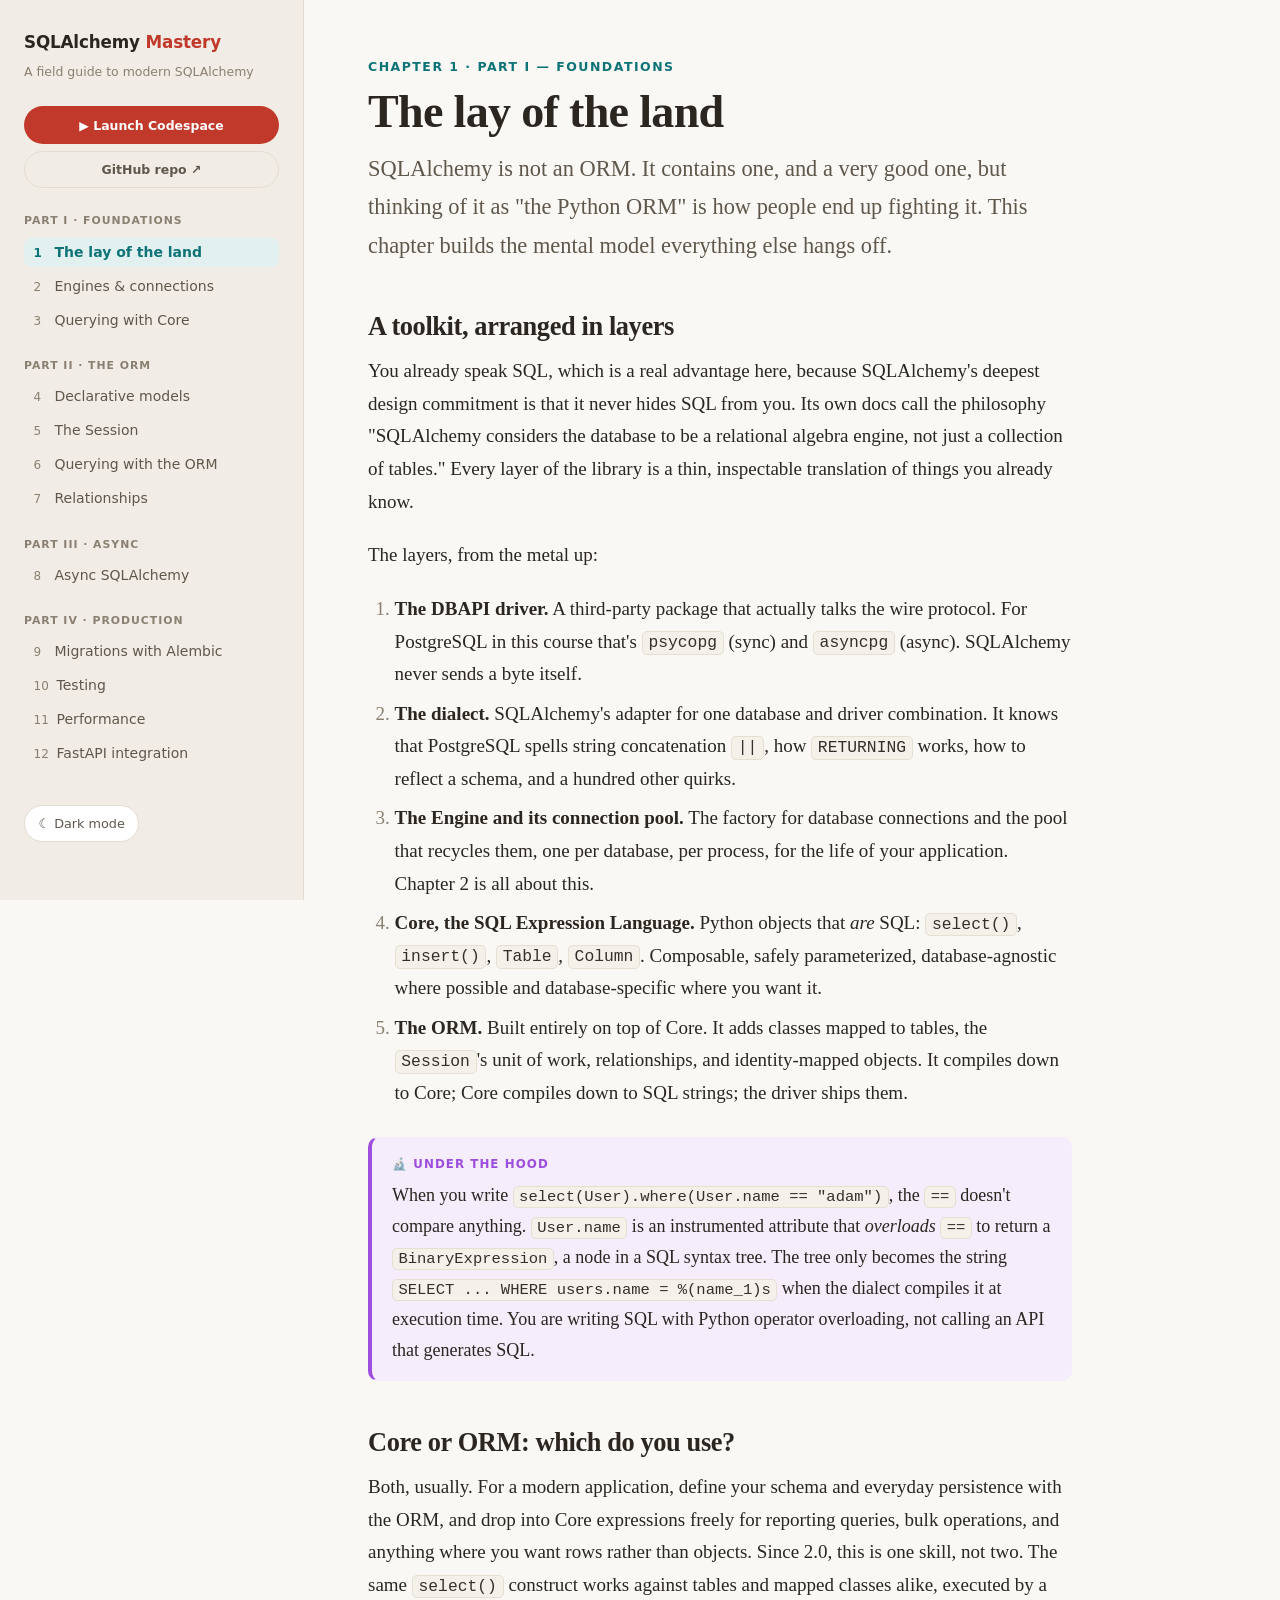
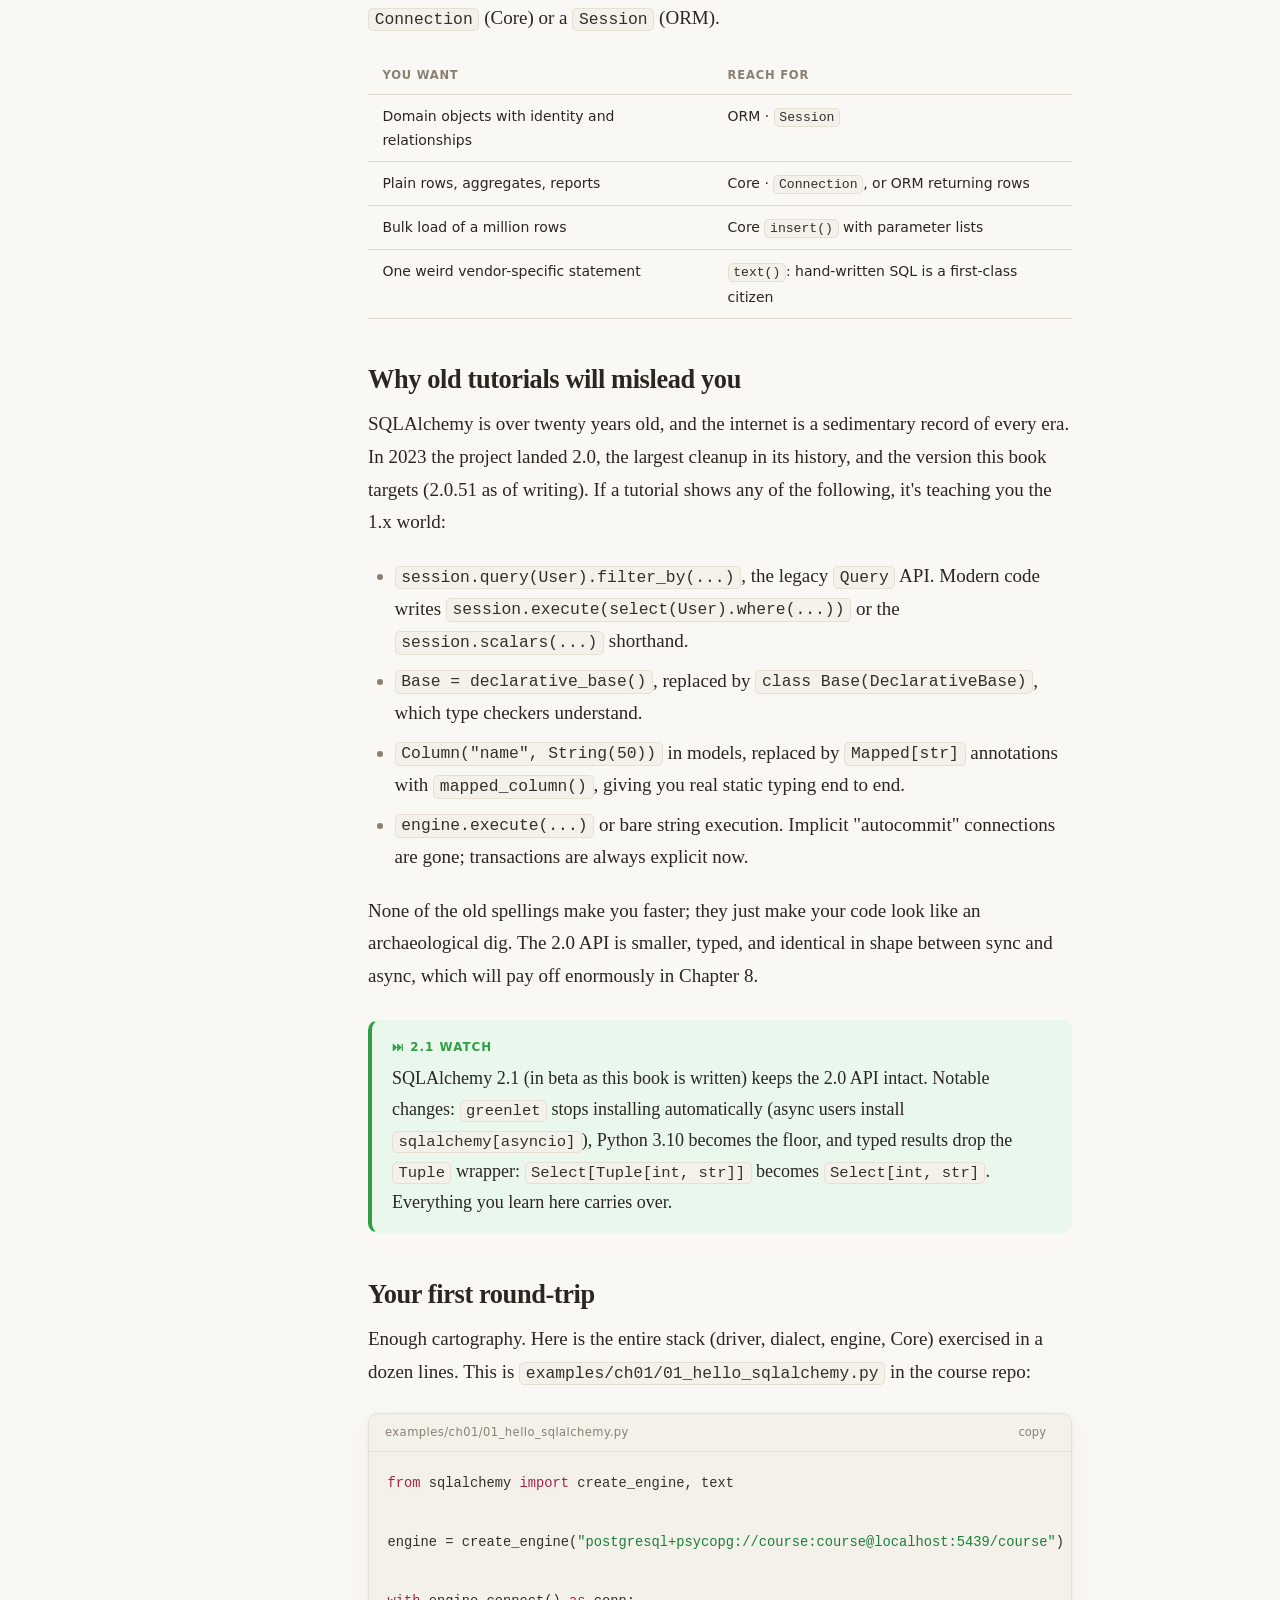
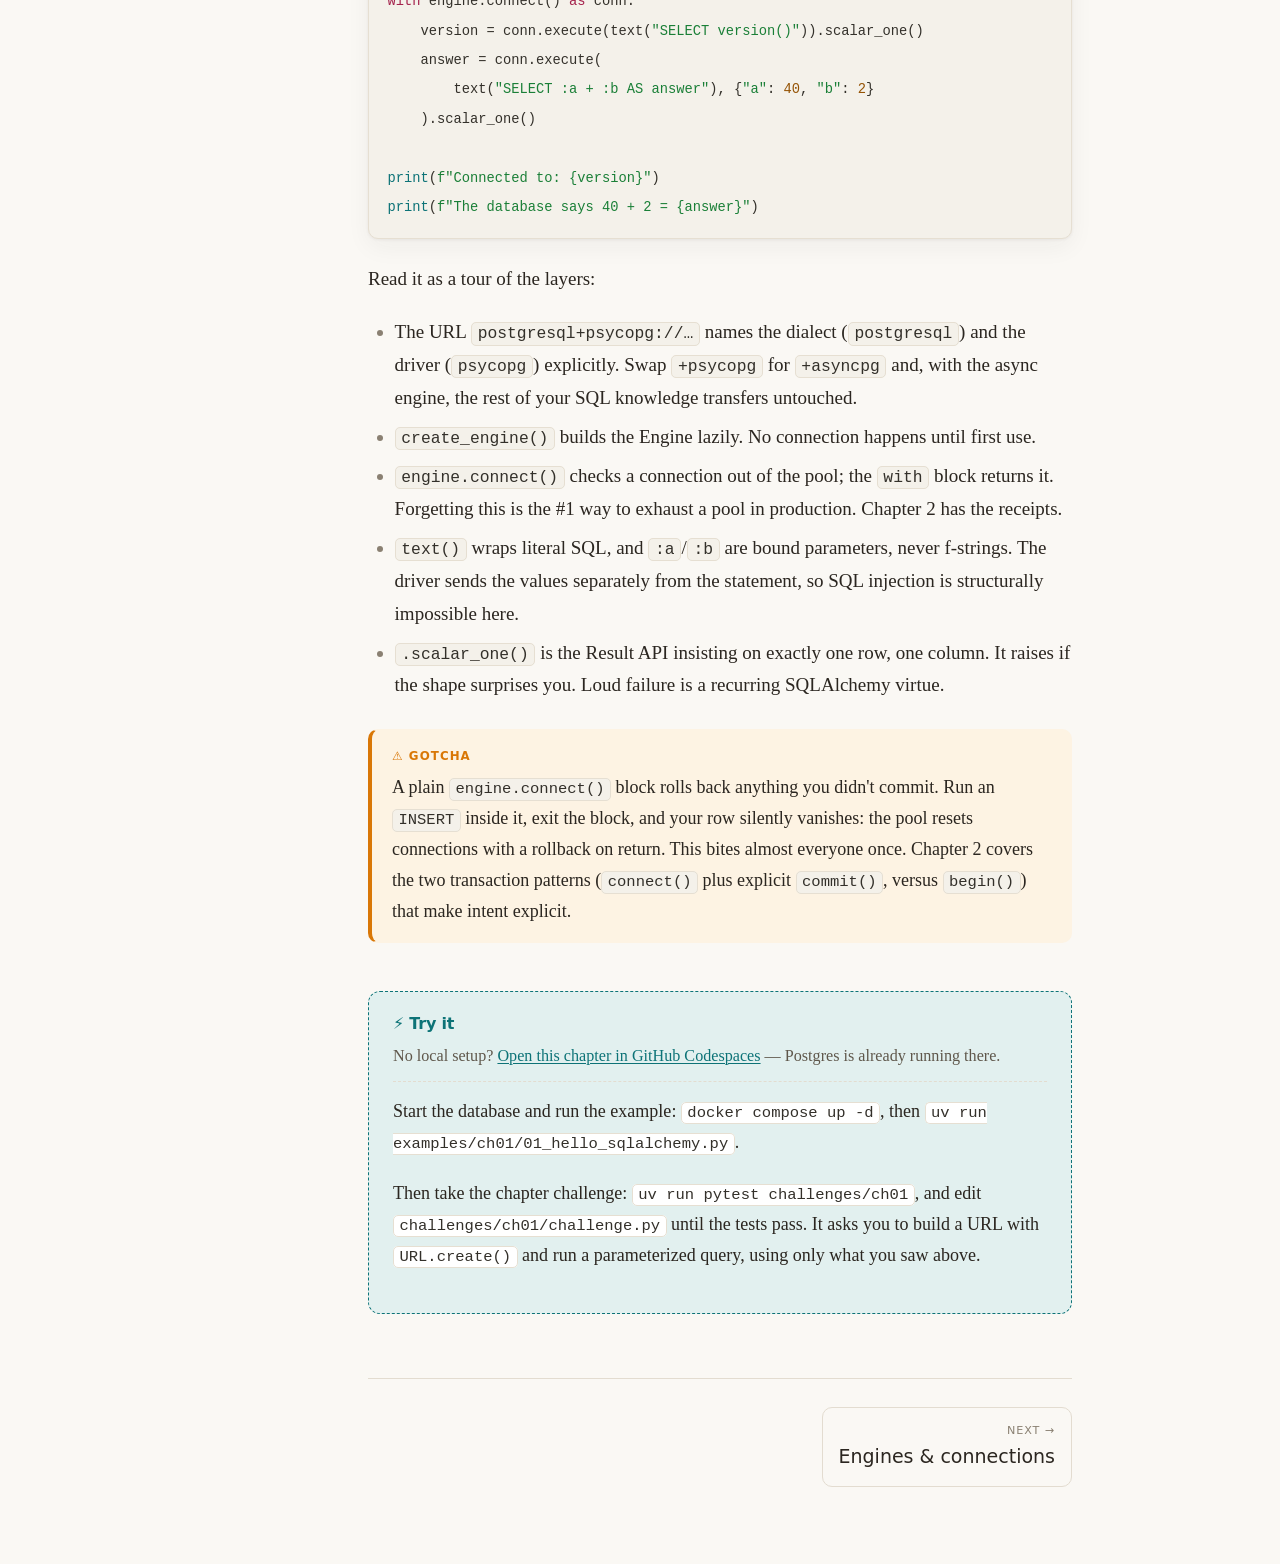
==== commit 762b33a1: "Link the book to its own GitHub Codespace and repo The published book never referenced Codespaces or" ====
--- a/book/chapters/ch01.html
+++ b/book/chapters/ch01.html
@@ -13,6 +13,10 @@
   <aside class="sidebar">
     <a class="brand" href="../index.html">SQLAlchemy <span class="accent">Mastery</span></a>
     <p class="tagline">A field guide to modern SQLAlchemy</p>
+    <div class="sidebar-links">
+      <a class="codespace-link" href="https://codespaces.new/adamontherun/sqlalchemy-mastery" target="_blank" rel="noopener">&#9654; Launch Codespace</a>
+      <a class="repo-link" href="https://github.com/adamontherun/sqlalchemy-mastery" target="_blank" rel="noopener">GitHub repo &#8599;</a>
+    </div>
     <nav aria-label="Chapters">
       <p class="part-label">Part I · Foundations</p>
       <ol>
@@ -226,6 +230,9 @@
 
       <div class="tryit">
         <h3>⚡ Try it</h3>
+        <p class="tryit-env">
+          No local setup? <a href="https://codespaces.new/adamontherun/sqlalchemy-mastery" target="_blank" rel="noopener">Open this chapter in GitHub Codespaces</a> — Postgres is already running there.
+        </p>
         <p>
           Start the database and run the example:
           <code>docker compose up -d</code>, then
--- a/book/assets/style.css
+++ b/book/assets/style.css
@@ -144,6 +144,33 @@
   margin: 0 0 1.5rem;
 }
 
+.sidebar-links {
+  display: flex;
+  flex-direction: column;
+  gap: 0.4rem;
+  margin: 0 0 1.5rem;
+}
+.sidebar-links a {
+  display: block;
+  text-align: center;
+  font-size: 0.78rem;
+  font-weight: 600;
+  text-decoration: none;
+  padding: 0.45rem 0.7rem;
+  border-radius: 999px;
+  border: 1px solid transparent;
+}
+.sidebar-links .codespace-link {
+  background: var(--brand);
+  color: #fff;
+}
+.sidebar-links .codespace-link:hover { opacity: 0.88; }
+.sidebar-links .repo-link {
+  color: var(--ink-soft);
+  border-color: var(--rule);
+}
+.sidebar-links .repo-link:hover { color: var(--ink); border-color: var(--ink-faint); }
+
 .sidebar nav { margin-top: 0.5rem; }
 .sidebar .part-label {
   margin: 1.4rem 0 0.4rem;
@@ -398,6 +425,13 @@
 }
 .tryit p { font-size: 0.95em; }
 .tryit code { background: var(--bg-raised); }
+.tryit-env {
+  margin: 0 0 0.9rem !important;
+  padding-bottom: 0.7rem;
+  border-bottom: 1px dashed var(--rule);
+  color: var(--ink-soft);
+  font-size: 0.85em !important;
+}
 
 /* ---------- chapter navigation ---------- */
 
@@ -476,15 +510,50 @@
   display: block;
 }
 
+/* ---------- responsive tables & code (all widths) ---------- */
+
+/* Inline code can contain long unbroken tokens (URLs, signatures); let it
+   break rather than force the whole line (and grid track) wider. Code
+   blocks keep their own horizontal scroll instead (see .codeblock pre). */
+:not(pre) > code {
+  overflow-wrap: anywhere;
+}
+
+/* A <table> with display:block scrolls as a unit while its <tr>/<td>
+   children still get an anonymous table box for column alignment. */
+table {
+  display: block;
+  max-width: 100%;
+  overflow-x: auto;
+  -webkit-overflow-scrolling: touch;
+}
+/* ...but keep parameter-name code unbroken inside cells: letting a table
+   column wrap mid-word (pool_siz / e) looks broken. Better to let the
+   table itself scroll (above) than mangle a short identifier. */
+td code, th code {
+  overflow-wrap: normal;
+  white-space: nowrap;
+}
+
 /* ---------- mobile ---------- */
 
 .menu-btn { display: none; }
 
 @media (max-width: 900px) {
-  .book { grid-template-columns: 1fr; }
+  /* Bare 1fr has an implicit min-width:auto, so a wide <pre> or <table>
+     forces this track (and the whole page) wider than the viewport.
+     minmax(0, 1fr) lets the track shrink to the viewport; overflowing
+     content then scrolls inside its own box instead of the whole page. */
+  .book { grid-template-columns: minmax(0, 1fr); }
   .sidebar {
     position: fixed;
-    inset: 0 25% 0 0;
+    top: 0;
+    bottom: 0;
+    left: 0;
+    /* width, not a right-edge percentage: translateX(-100%) is relative to
+       this element's own box, so the drawer's math never depends on the
+       viewport's containing-block width being computed consistently. */
+    width: min(85vw, 320px);
     z-index: 50;
     padding-top: 4.25rem;   /* clear the floating Chapters button */
     transform: translateX(-100%);
@@ -492,6 +561,7 @@
     box-shadow: var(--shadow);
   }
   .sidebar.open { transform: none; }
+  .sidebar ol a { padding: 0.55rem 0.6rem; }   /* bigger tap targets */
   .menu-btn {
     display: inline-flex;
     position: fixed;
@@ -501,7 +571,7 @@
     background: var(--bg-raised);
     border: 1px solid var(--rule);
     border-radius: 9px;
-    padding: 0.45rem 0.7rem;
+    padding: 0.55rem 0.8rem;
     font-family: var(--font-ui);
     font-size: 0.85rem;
     color: var(--ink);
@@ -509,6 +579,16 @@
     box-shadow: var(--shadow);
   }
   main { padding-top: 4.5rem; }
+
+  .chapter-nav a { max-width: calc(50% - 0.5rem); }
+  .chapter-nav .next { margin-left: 0; }
+
+  .cover .toc-part a { padding: 0.85rem 0.6rem; }
+}
+
+@media (max-width: 480px) {
+  .chapter-nav { flex-wrap: wrap; }
+  .chapter-nav a, .chapter-nav .next { max-width: 100%; margin-left: 0; }
 }
 
 @media (prefers-reduced-motion: reduce) {
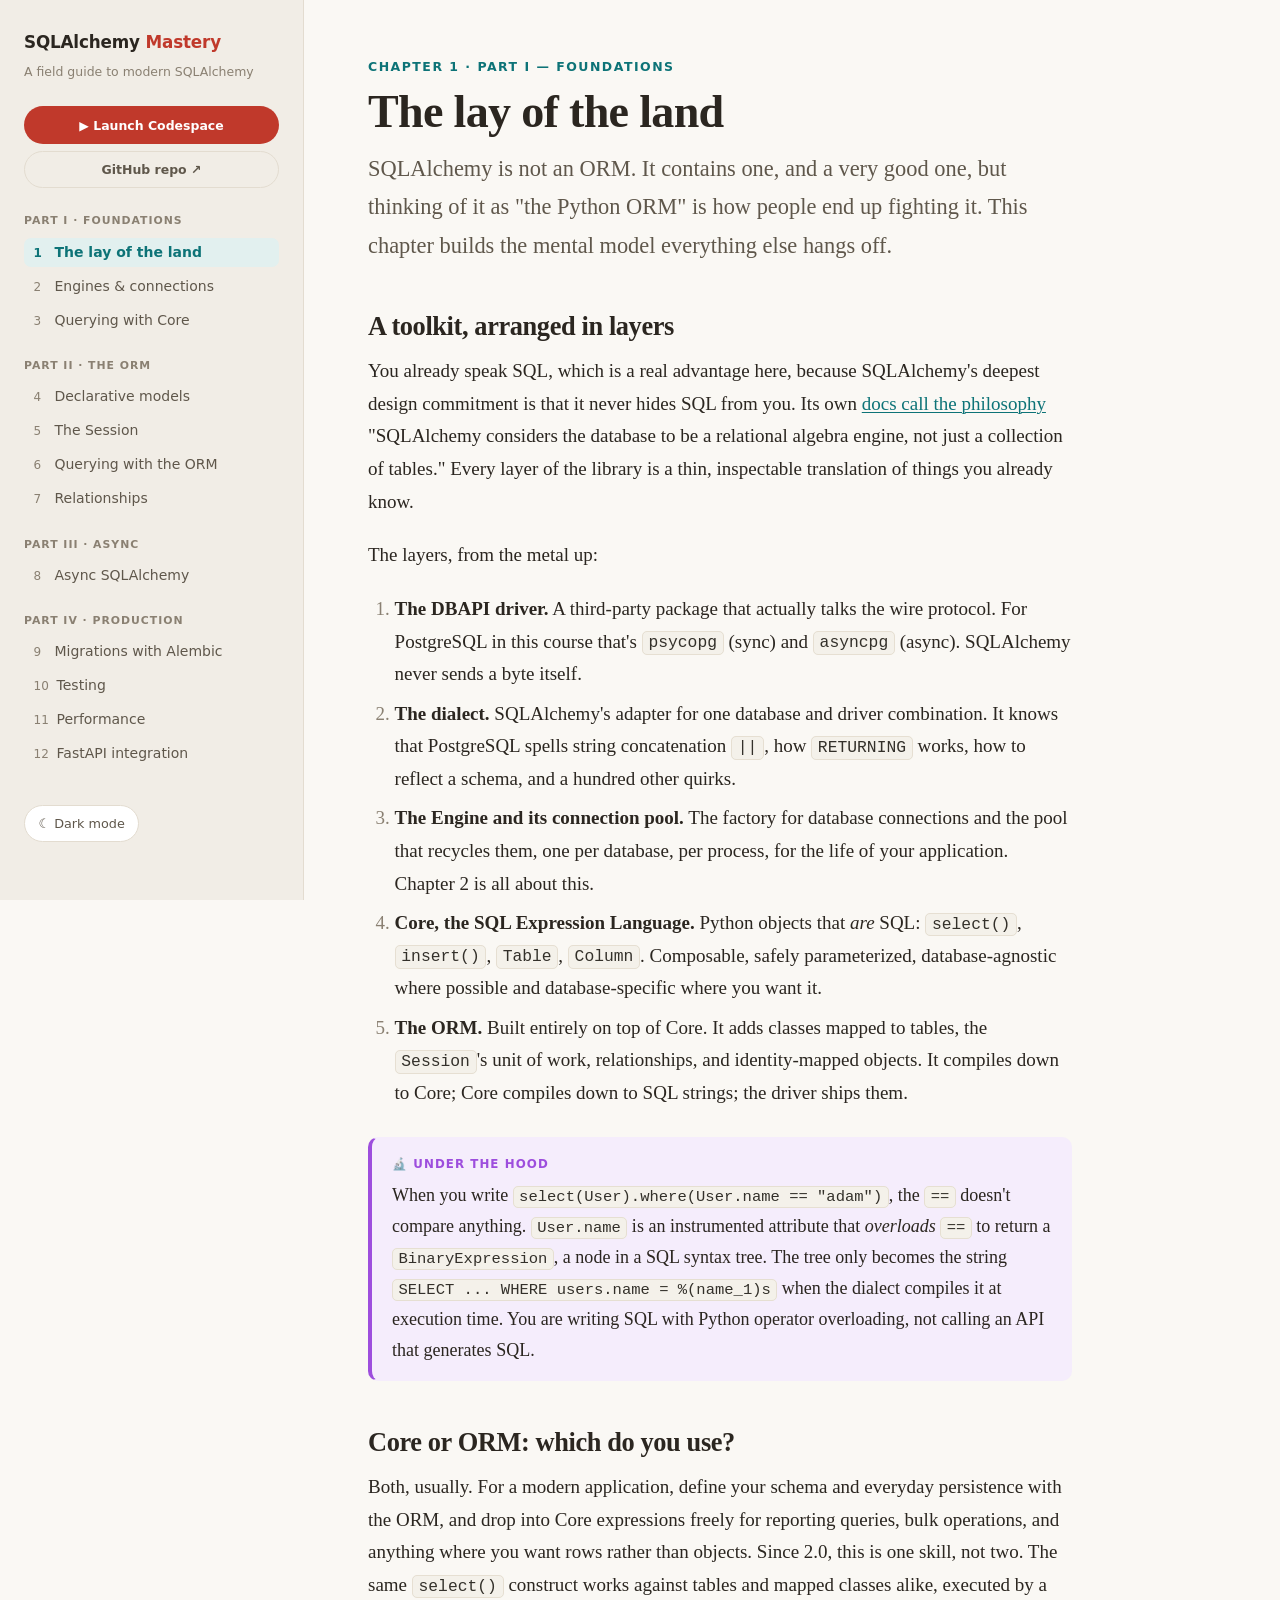
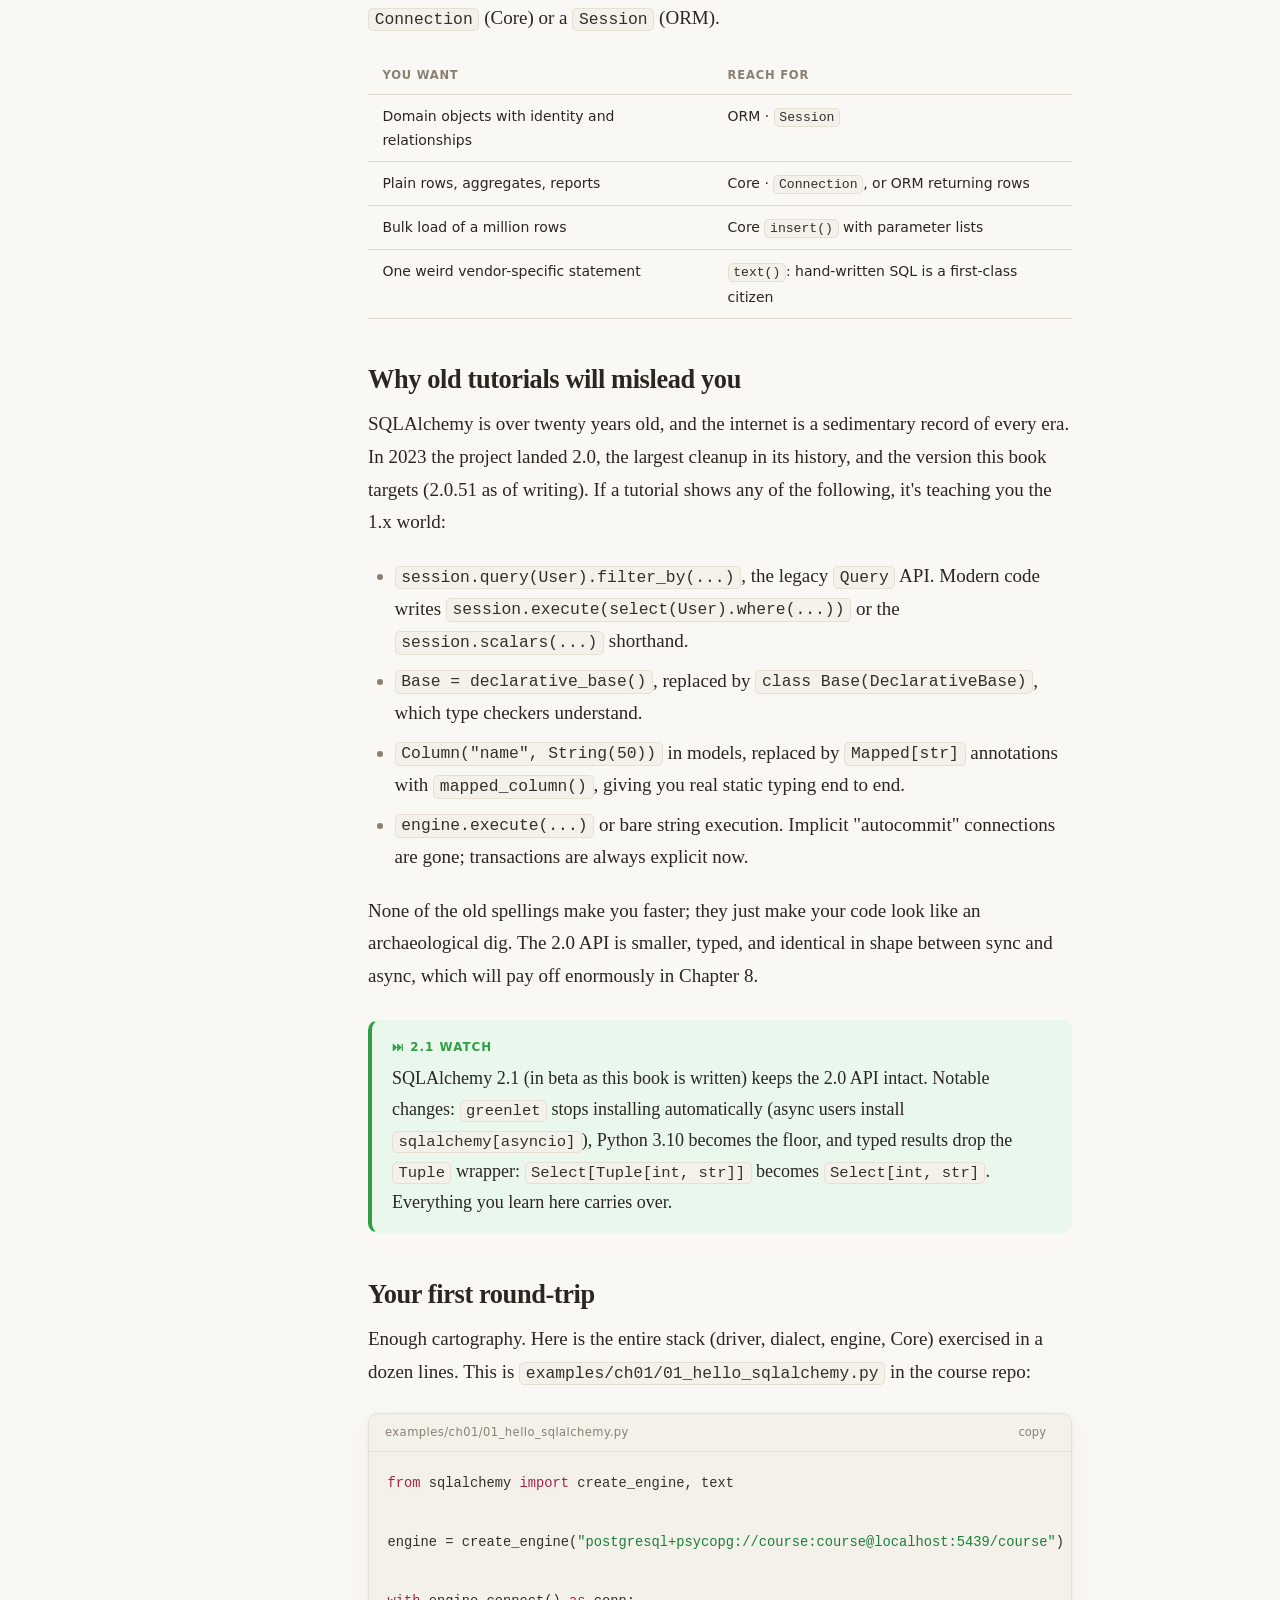
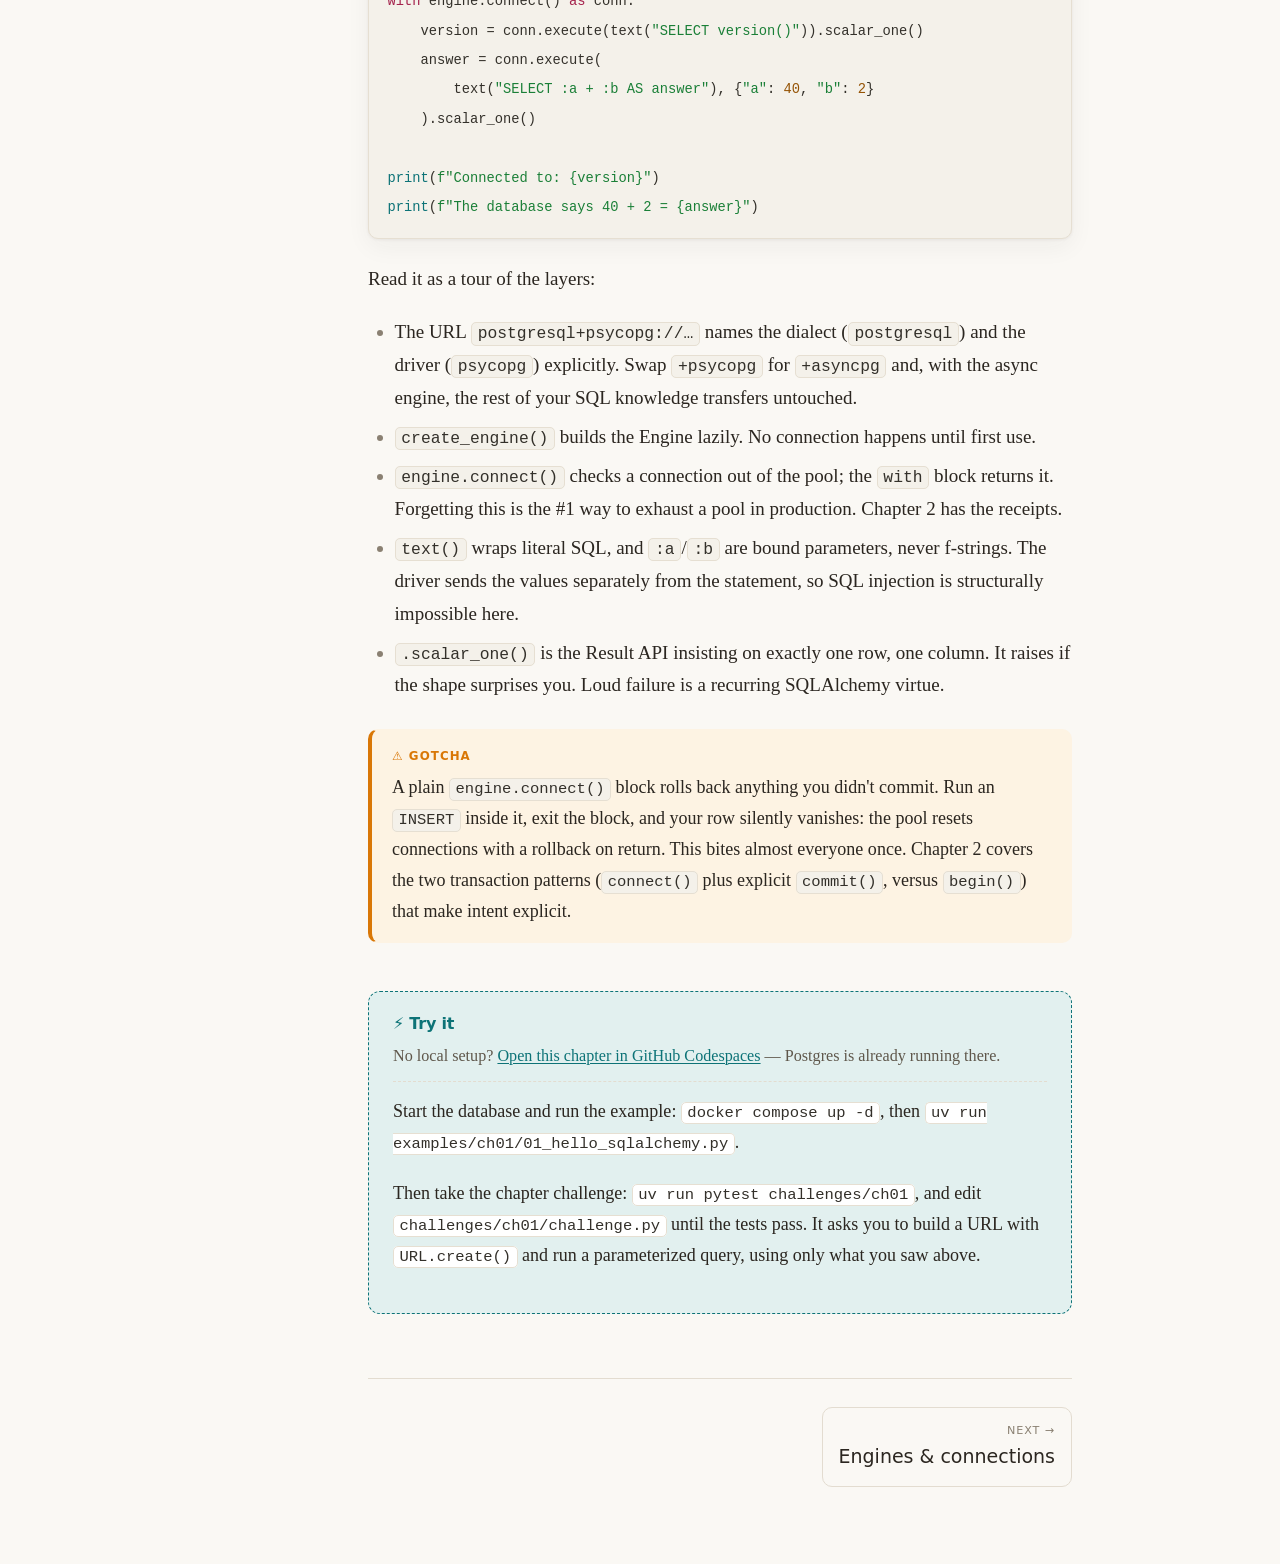
==== commit 83f289a7: "Fact-check pass: fix one wrong claim and two overstated ones Ran an independent fact-check (fresh su" ====
--- a/book/chapters/ch01.html
+++ b/book/chapters/ch01.html
@@ -4,8 +4,46 @@
 <meta charset="utf-8">
 <meta name="viewport" content="width=device-width, initial-scale=1">
 <title>Ch 1 · The lay of the land — SQLAlchemy Mastery</title>
+<meta name="description" content="What SQLAlchemy is, Core vs ORM, and why old tutorials will mislead you. Chapter 1 of SQLAlchemy Mastery, Part I · Foundations.">
+<meta name="keywords" content="SQLAlchemy, SQLAlchemy 2.0, Python ORM, SQLAlchemy tutorial, async SQLAlchemy, Alembic migrations, FastAPI, PostgreSQL, Python database">
+<meta name="author" content="Adam Smith">
+<meta name="robots" content="index, follow">
+<link rel="canonical" href="https://adamontherun.github.io/sqlalchemy-mastery/chapters/ch01.html">
+
+<meta property="og:type" content="article">
+<meta property="og:site_name" content="SQLAlchemy Mastery">
+<meta property="og:title" content="Ch 1 · The lay of the land — SQLAlchemy Mastery">
+<meta property="og:description" content="What SQLAlchemy is, Core vs ORM, and why old tutorials will mislead you. Chapter 1 of SQLAlchemy Mastery, Part I · Foundations.">
+<meta property="og:url" content="https://adamontherun.github.io/sqlalchemy-mastery/chapters/ch01.html">
+<meta property="og:image" content="https://adamontherun.github.io/sqlalchemy-mastery/assets/screenshots/homepage.png">
+<meta property="og:image:width" content="1200">
+<meta property="og:image:height" content="731">
+
+<meta name="twitter:card" content="summary_large_image">
+<meta name="twitter:title" content="Ch 1 · The lay of the land — SQLAlchemy Mastery">
+<meta name="twitter:description" content="What SQLAlchemy is, Core vs ORM, and why old tutorials will mislead you. Chapter 1 of SQLAlchemy Mastery, Part I · Foundations.">
+<meta name="twitter:image" content="https://adamontherun.github.io/sqlalchemy-mastery/assets/screenshots/homepage.png">
+<meta name="theme-color" content="#c0392b">
 <script>document.documentElement.dataset.theme=localStorage.getItem("book-theme")||(matchMedia("(prefers-color-scheme: dark)").matches?"dark":"light");</script>
 <link rel="stylesheet" href="../assets/style.css">
+<script type="application/ld+json">
+{
+  "@context": "https://schema.org",
+  "@type": "Chapter",
+  "position": 1,
+  "name": "The lay of the land",
+  "description": "What SQLAlchemy is, Core vs ORM, and why old tutorials will mislead you",
+  "url": "https://adamontherun.github.io/sqlalchemy-mastery/chapters/ch01.html",
+  "image": "https://adamontherun.github.io/sqlalchemy-mastery/assets/screenshots/homepage.png",
+  "inLanguage": "en",
+  "isPartOf": {
+    "@type": "Course",
+    "name": "SQLAlchemy Mastery",
+    "url": "https://adamontherun.github.io/sqlalchemy-mastery/"
+  },
+  "nextItem": "https://adamontherun.github.io/sqlalchemy-mastery/chapters/ch02.html"
+}
+</script>
 </head>
 <body>
 <div class="book">
@@ -62,9 +100,11 @@
       <p>
         You already speak SQL, which is a real advantage here, because SQLAlchemy's
         deepest design commitment is that it never hides SQL from you.
-        Its own docs call the philosophy "SQLAlchemy considers the database to be a
-        relational algebra engine, not just a collection of tables." Every layer of
-        the library is a thin, inspectable translation of things you already know.
+        Its own
+        <a href="https://www.sqlalchemy.org/philosophy.html" target="_blank" rel="noopener">docs call the philosophy</a>
+        "SQLAlchemy considers the database to be a relational algebra engine,
+        not just a collection of tables." Every layer of the library is a
+        thin, inspectable translation of things you already know.
       </p>
       <p>The layers, from the metal up:</p>
       <ol>
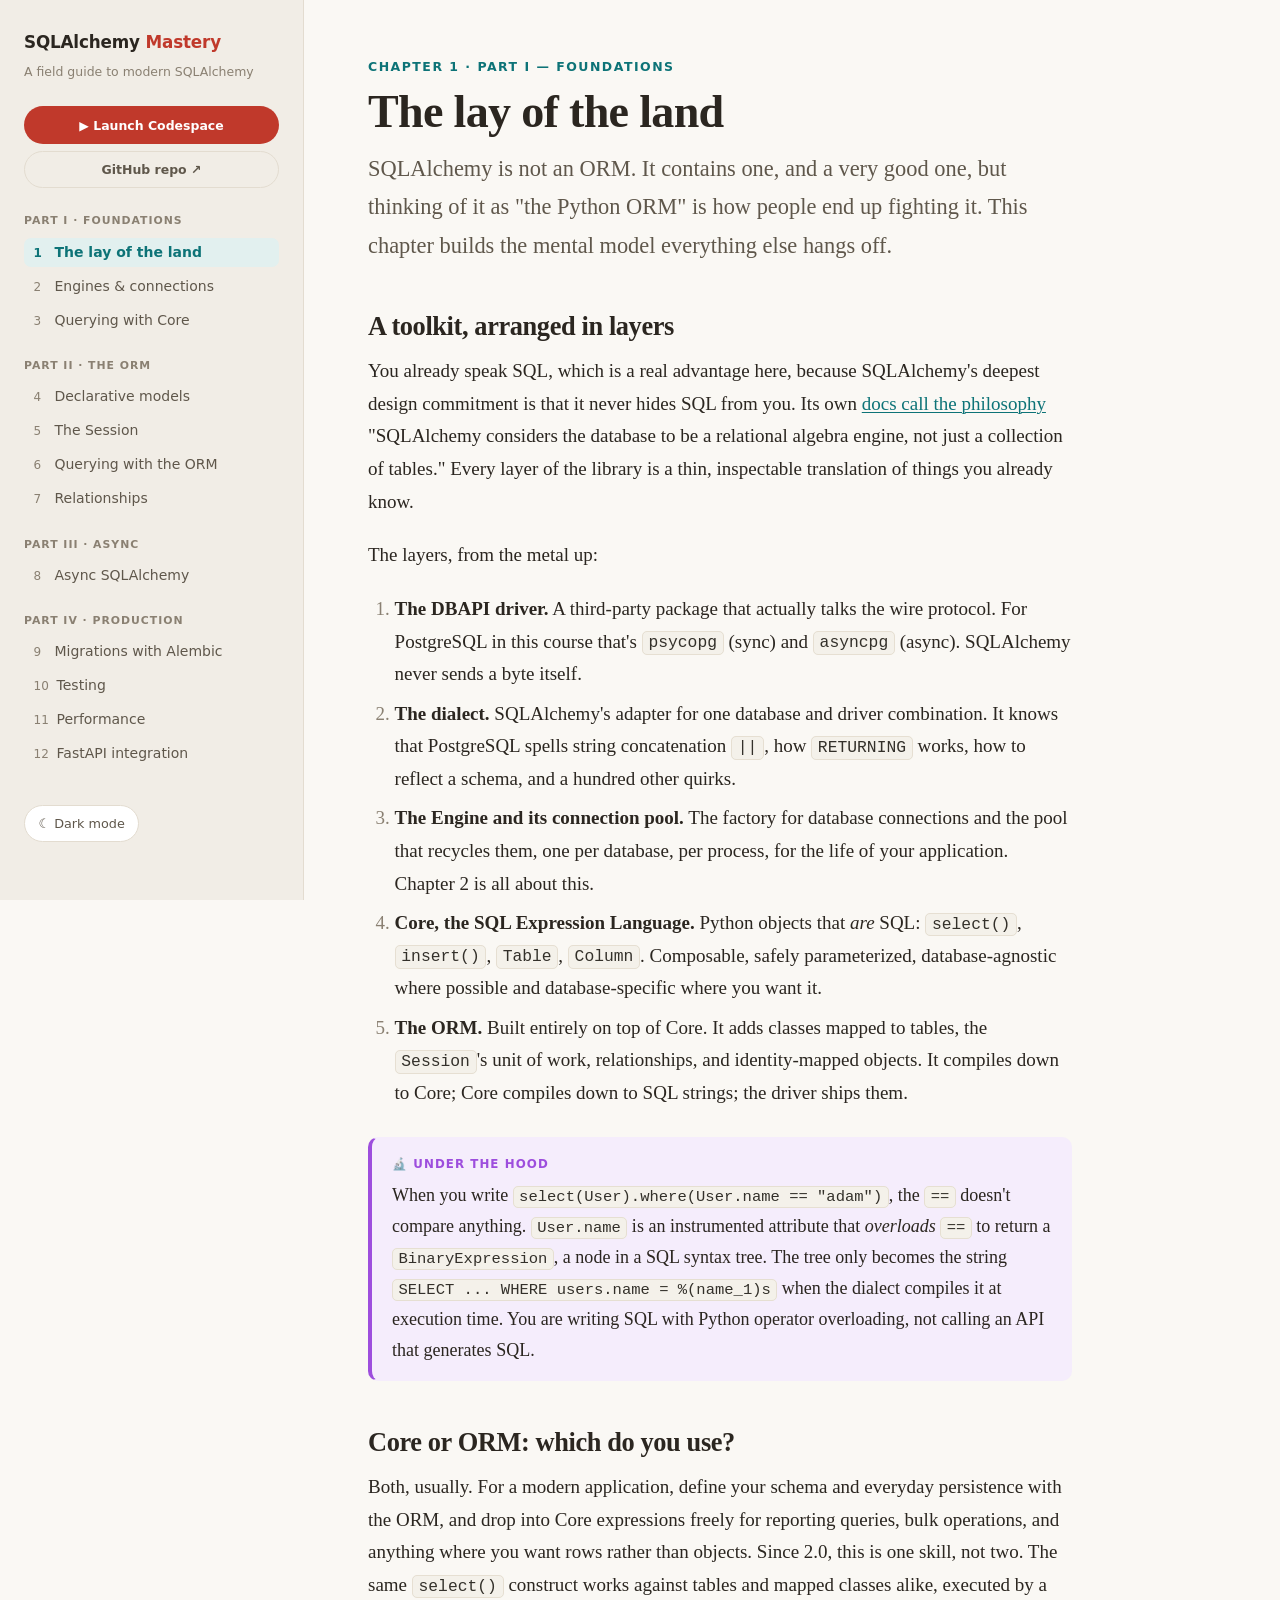
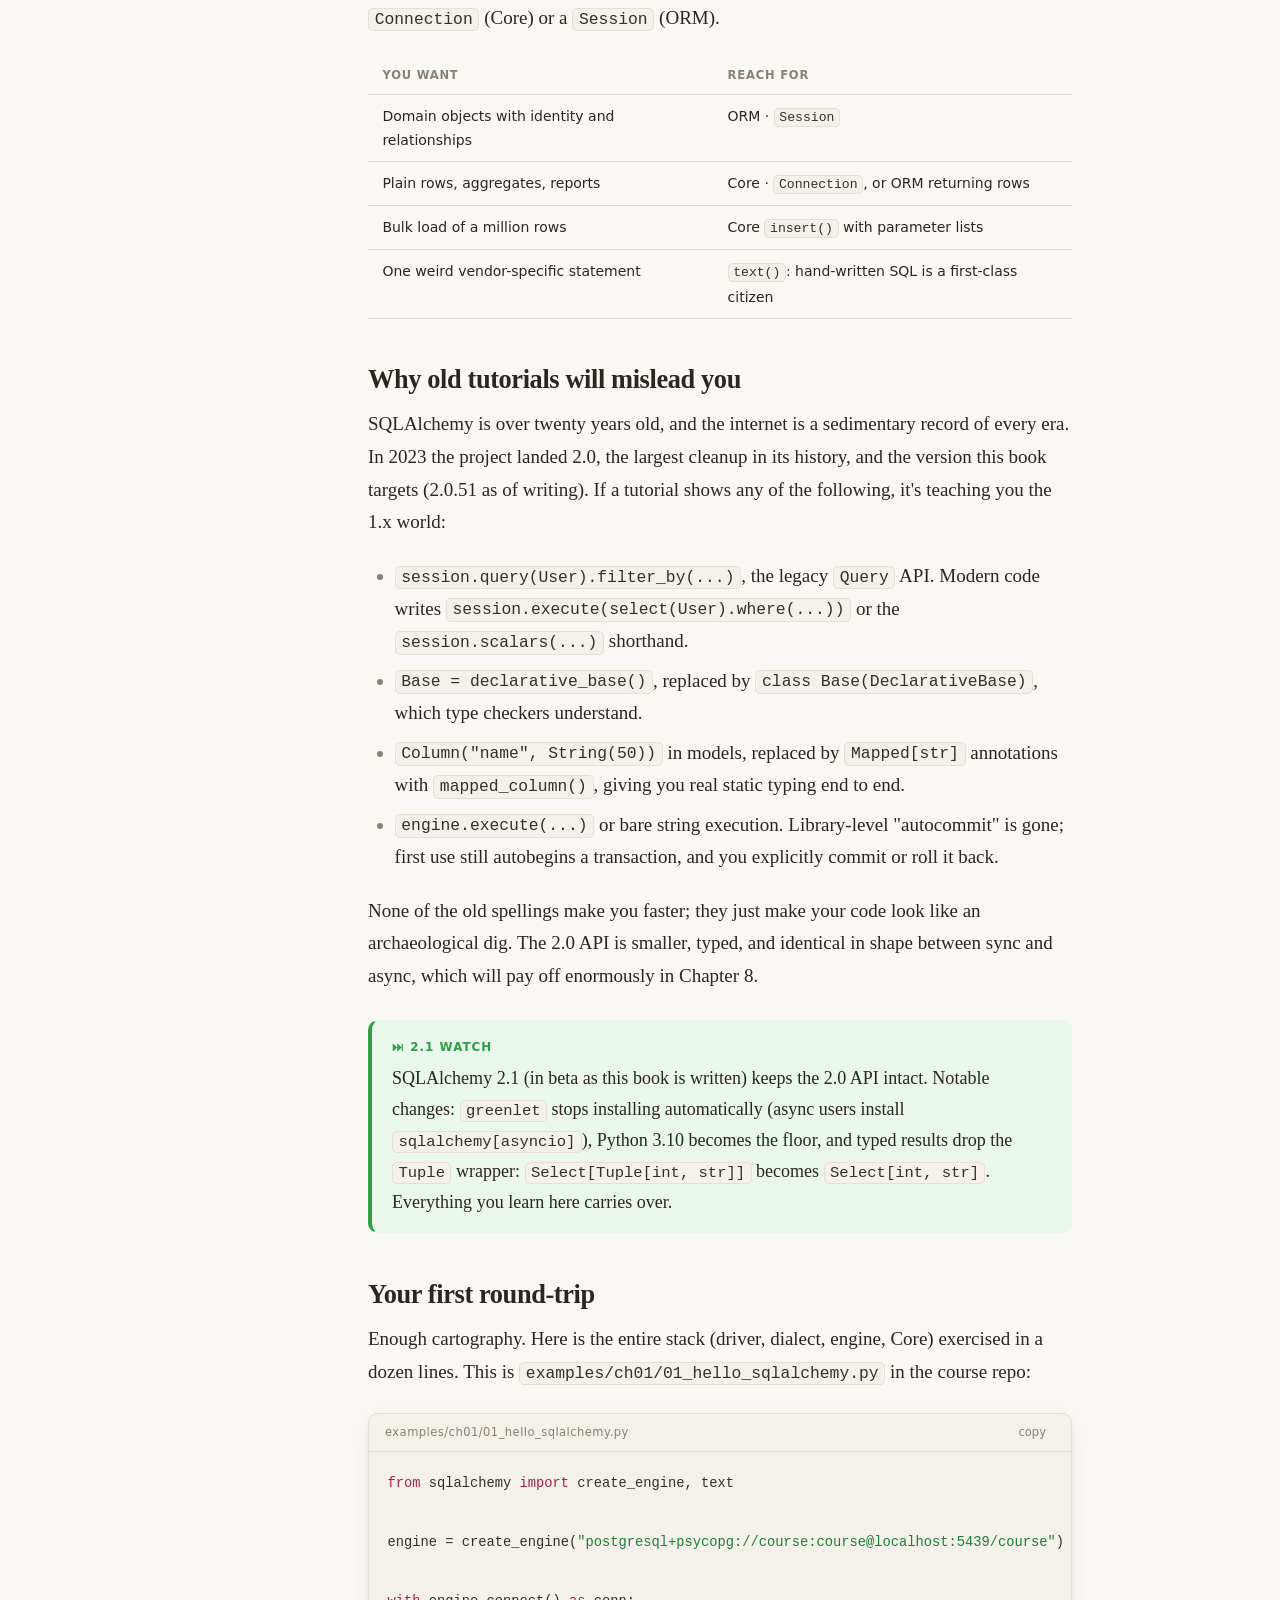
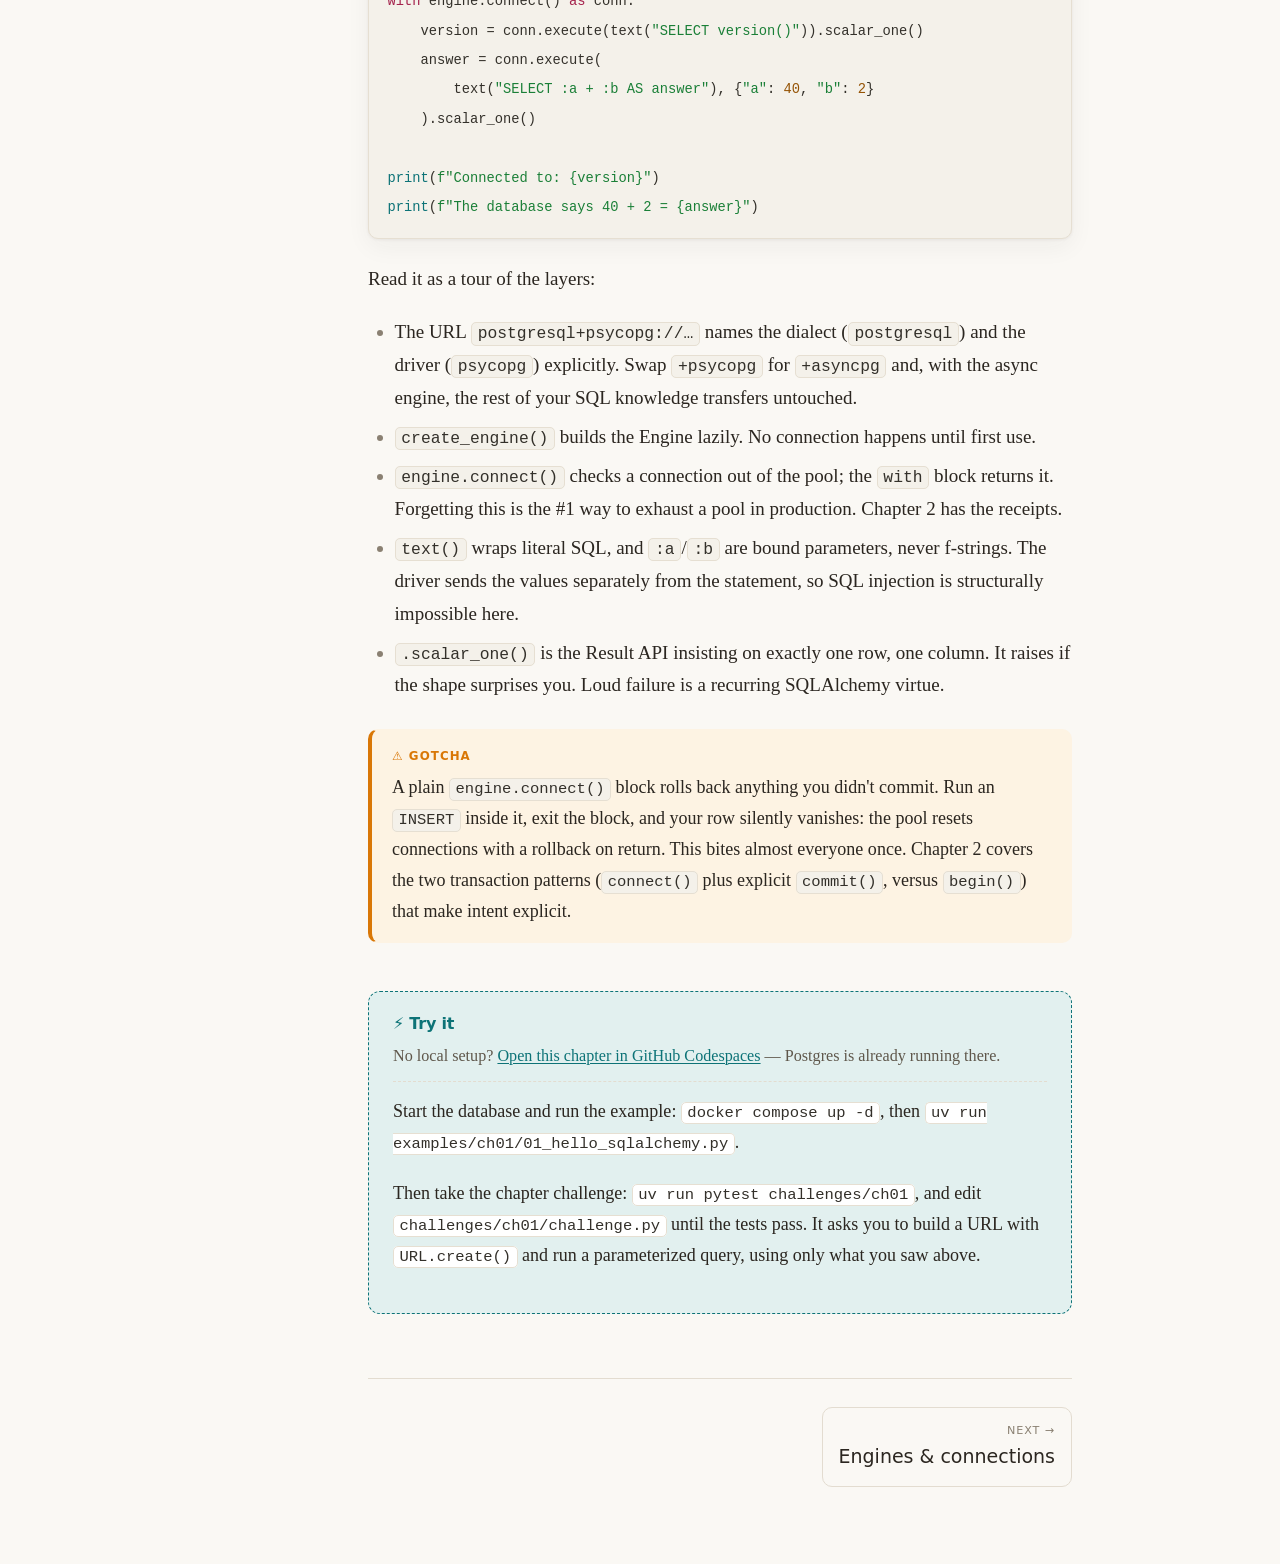
==== commit 84c66b9f: "Fix audited SQLAlchemy course facts" ====
--- a/book/chapters/ch01.html
+++ b/book/chapters/ch01.html
@@ -190,8 +190,9 @@
         <li><code>Column("name", String(50))</code> in models, replaced by
           <code>Mapped[str]</code> annotations with <code>mapped_column()</code>,
           giving you real static typing end to end.</li>
-        <li><code>engine.execute(...)</code> or bare string execution. Implicit
-          "autocommit" connections are gone; transactions are always explicit now.</li>
+        <li><code>engine.execute(...)</code> or bare string execution. Library-level
+          "autocommit" is gone; first use still autobegins a transaction, and you
+          explicitly commit or roll it back.</li>
       </ul>
       <p>
         None of the old spellings make you faster; they just make your code look like
